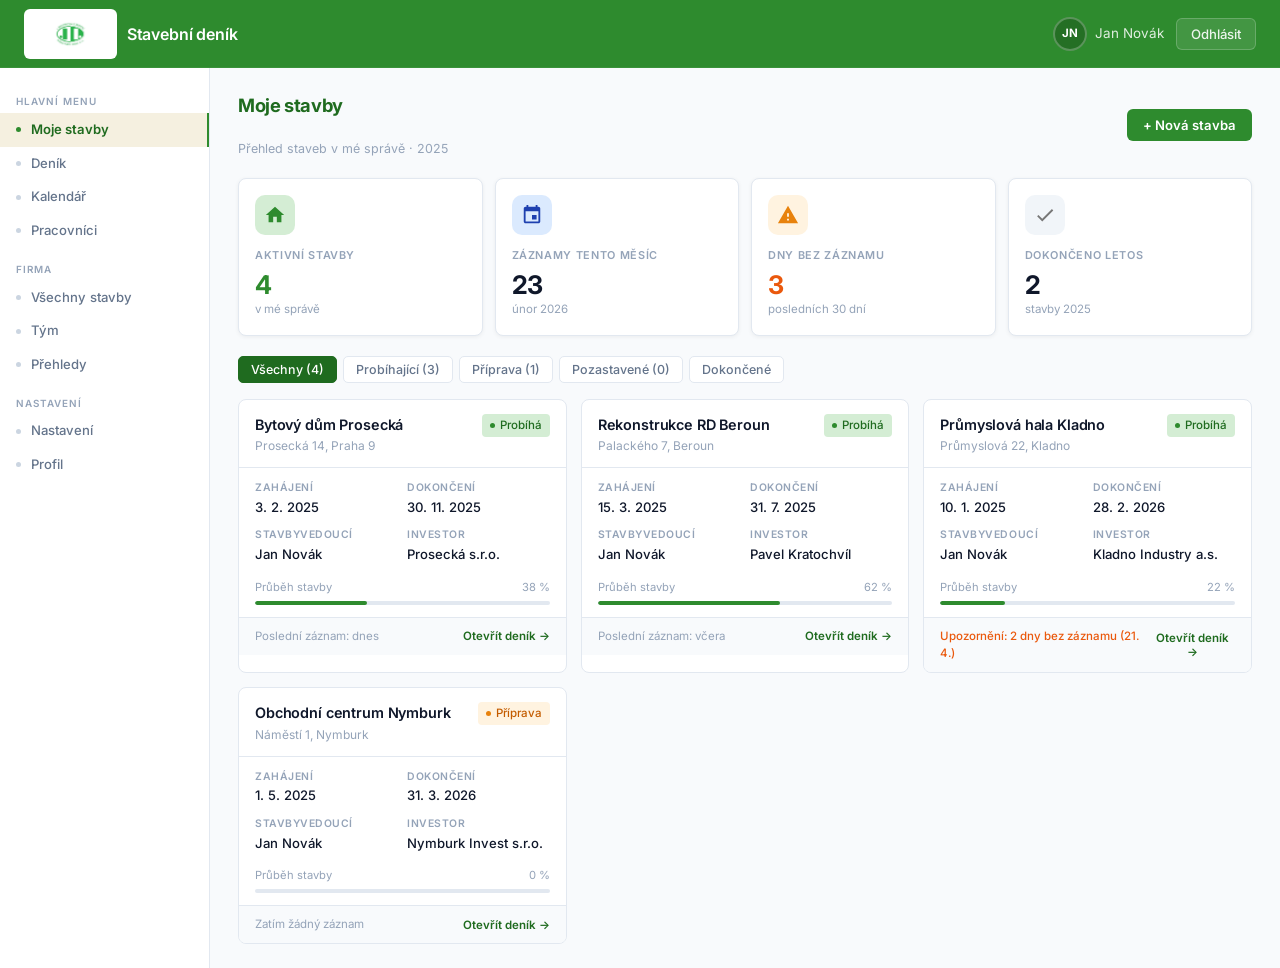
==== dashboard.html @ a3d3f3a7 "Aktualizace UI — nové stránky a styly; rozšíření README pro mobilní app - Přidány nové stránky: nast" ====
<!DOCTYPE html>
<html lang="cs">
<head>
  <meta charset="UTF-8" />
  <link rel="icon" type="image/jpeg" href="logo.jpg" />
  <meta name="viewport" content="width=device-width, initial-scale=1.0" />
  <title>Stavební deník – Moje stavby</title>
  <link rel="stylesheet" href="style.css" />
  <style>
    /* Page-specific styles */
    .page-header {
      display: flex;
      align-items: center;
      justify-content: space-between;
      margin-bottom: 20px;
    }

    .page-title-sub {
      font-size: 0.78rem;
      color: var(--subtle);
      font-weight: 400;
      margin-top: 2px;
    }

    /* Stats */
    .stats {
      display: grid;
      grid-template-columns: repeat(4, 1fr);
      gap: 12px;
      margin-bottom: 20px;
    }

    .stat-card {
      background: var(--surface);
      border: 1px solid var(--border);
      border-radius: 8px;
      padding: 16px;
    }

    .stat-label {
      font-size: 0.68rem;
      font-weight: 600;
      color: var(--subtle);
      text-transform: uppercase;
      letter-spacing: 0.06em;
      margin-bottom: 8px;
    }

    .stat-value {
      font-size: 1.6rem;
      font-weight: 700;
      color: var(--text);
      letter-spacing: -0.02em;
      line-height: 1;
    }

    .stat-value.green { color: var(--green); }
    .stat-value.orange { color: var(--orange); }

    .stat-sub {
      font-size: 0.72rem;
      color: var(--subtle);
      margin-top: 4px;
    }

    /* Filters */
    .filters {
      display: flex;
      gap: 6px;
      margin-bottom: 16px;
      flex-wrap: wrap;
    }

    .filter-btn {
      padding: 5px 12px;
      border-radius: 5px;
      border: 1px solid var(--border);
      background: var(--surface);
      font-size: 0.78rem;
      font-weight: 500;
      cursor: pointer;
      color: var(--muted);
      font-family: inherit;
      transition: all 0.1s;
    }

    .filter-btn:hover {
      border-color: var(--border-2);
      color: var(--text);
      background: var(--bg);
    }

    .filter-btn.active {
      background: var(--slate);
      color: #fff;
      border-color: var(--slate);
    }

    /* Project grid */
    .stavby-grid {
      display: grid;
      grid-template-columns: repeat(auto-fill, minmax(300px, 1fr));
      gap: 14px;
    }

    .stavba-card {
      background: var(--surface);
      border: 1px solid var(--border);
      border-radius: 8px;
      overflow: hidden;
      transition: border-color 0.15s, box-shadow 0.15s;
      cursor: pointer;
      text-decoration: none;
      color: inherit;
      display: block;
    }

    .stavba-card:hover {
      border-color: var(--border-2);
      box-shadow: 0 2px 8px rgba(0,0,0,0.06);
    }

    .stavba-header {
      padding: 14px 16px 12px;
      border-bottom: 1px solid var(--border);
      display: flex;
      justify-content: space-between;
      align-items: flex-start;
      gap: 10px;
    }

    .stavba-name {
      font-weight: 600;
      font-size: 0.9rem;
      color: var(--text);
      margin-bottom: 2px;
      letter-spacing: -0.01em;
    }

    .stavba-addr {
      font-size: 0.75rem;
      color: var(--subtle);
    }

    .stavba-body {
      padding: 12px 16px;
    }

    .stavba-meta {
      display: grid;
      grid-template-columns: 1fr 1fr;
      gap: 10px;
      margin-bottom: 14px;
    }

    .meta-label {
      font-size: 0.65rem;
      color: var(--subtle);
      font-weight: 600;
      text-transform: uppercase;
      letter-spacing: 0.05em;
    }

    .meta-value {
      font-size: 0.82rem;
      font-weight: 500;
      color: var(--text);
      margin-top: 2px;
    }

    .progress-bar-wrap {
      margin-bottom: 0;
    }

    .progress-label {
      display: flex;
      justify-content: space-between;
      font-size: 0.7rem;
      color: var(--subtle);
      margin-bottom: 5px;
    }

    .progress-bar {
      height: 4px;
      background: var(--border);
      border-radius: 100px;
      overflow: hidden;
    }

    .progress-fill {
      height: 100%;
      border-radius: 100px;
      background: var(--green);
    }

    .stavba-footer {
      padding: 10px 16px;
      border-top: 1px solid var(--border);
      display: flex;
      justify-content: space-between;
      align-items: center;
      background: var(--bg);
    }

    .last-entry {
      font-size: 0.72rem;
      color: var(--subtle);
    }

    .last-entry.warn {
      color: var(--orange);
      font-weight: 500;
    }

    .open-btn {
      font-size: 0.72rem;
      font-weight: 600;
      color: var(--green-d);
      background: transparent;
      border: none;
      padding: 0;
      cursor: pointer;
      font-family: inherit;
    }

    .open-btn:hover { color: var(--green); }
  </style>
</head>
<body>

<div class="topbar">
  <a href="dashboard.html" class="topbar-logo">
    <img src="logo.jpg" class="topbar-logo-img" alt="I. Kamenická stavební" />
    Stavební deník
  </a>
  <div class="topbar-right">
    <div class="topbar-user">
      <div class="avatar-top">JN</div>
      <span>Jan Novák</span>
    </div>
    <button class="topbar-btn" onclick="window.location='index.html'">Odhlásit</button>
  </div>
</div>

<div class="layout">
  <aside class="sidebar">
    <div class="nav-section">Hlavní menu</div>
    <a class="nav-item active" href="dashboard.html"><span class="nav-dot"></span> Moje stavby</a>
    <a class="nav-item" href="denik.html"><span class="nav-dot"></span> Deník</a>
    <a class="nav-item" href="kalendar.html"><span class="nav-dot"></span> Kalendář</a>
    <a class="nav-item" href="pracovnici.html"><span class="nav-dot"></span> Pracovníci</a>
    <div class="nav-section">Firma</div>
    <a class="nav-item" href="dashboard-nadrizeny.html"><span class="nav-dot"></span> Všechny stavby</a>
    <a class="nav-item" href="pracovnici.html"><span class="nav-dot"></span> Tým</a>
    <a class="nav-item" href="prehled.html"><span class="nav-dot"></span> Přehledy</a>
    <div class="nav-section">Nastavení</div>
    <a class="nav-item" href="nastaveni.html"><span class="nav-dot"></span> Nastavení</a>
    <a class="nav-item" href="profil.html"><span class="nav-dot"></span> Profil</a>
  </aside>

  <main class="main">
    <div class="page-header">
      <div>
        <div class="page-title">Moje stavby</div>
        <div class="page-title-sub">Přehled staveb v mé správě · 2025</div>
      </div>
      <button class="btn-primary" onclick="alert('Funkce přidání stavby bude brzy dostupná.')">+ Nová stavba</button>
    </div>

    <div class="stats">
      <div class="stat-card">
        <div class="stat-icon green"><svg viewBox="0 0 24 24" fill="currentColor"><path d="M10 20v-6h4v6h5v-8h3L12 3 2 12h3v8z"/></svg></div>
        <div class="stat-label">Aktivní stavby</div>
        <div class="stat-value green">4</div>
        <div class="stat-sub">v mé správě</div>
      </div>
      <div class="stat-card">
        <div class="stat-icon blue"><svg viewBox="0 0 24 24" fill="currentColor"><path d="M17 12h-5v5h5v-5zM16 1v2H8V1H6v2H5c-1.11 0-1.99.9-1.99 2L3 19c0 1.1.89 2 2 2h14c1.1 0 2-.9 2-2V5c0-1.1-.9-2-2-2h-1V1h-2zm3 18H5V8h14v11z"/></svg></div>
        <div class="stat-label">Záznamy tento měsíc</div>
        <div class="stat-value">23</div>
        <div class="stat-sub">únor 2026</div>
      </div>
      <div class="stat-card">
        <div class="stat-icon orange"><svg viewBox="0 0 24 24" fill="currentColor"><path d="M1 21h22L12 2 1 21zm12-3h-2v-2h2v2zm0-4h-2v-4h2v4z"/></svg></div>
        <div class="stat-label">Dny bez záznamu</div>
        <div class="stat-value orange">3</div>
        <div class="stat-sub">posledních 30 dní</div>
      </div>
      <div class="stat-card">
        <div class="stat-icon gray"><svg viewBox="0 0 24 24" fill="currentColor"><path d="M9 16.17L4.83 12l-1.42 1.41L9 19 21 7l-1.41-1.41z"/></svg></div>
        <div class="stat-label">Dokončeno letos</div>
        <div class="stat-value">2</div>
        <div class="stat-sub">stavby 2025</div>
      </div>
    </div>

    <div class="filters">
      <button class="filter-btn active">Všechny (4)</button>
      <button class="filter-btn">Probíhající (3)</button>
      <button class="filter-btn">Příprava (1)</button>
      <button class="filter-btn">Pozastavené (0)</button>
      <button class="filter-btn">Dokončené</button>
    </div>

    <div class="stavby-grid">
      <a class="stavba-card" href="denik.html">
        <div class="stavba-header">
          <div>
            <div class="stavba-name">Bytový dům Prosecká</div>
            <div class="stavba-addr">Prosecká 14, Praha 9</div>
          </div>
          <span class="status-badge green">Probíhá</span>
        </div>
        <div class="stavba-body">
          <div class="stavba-meta">
            <div class="meta-item">
              <div class="meta-label">Zahájení</div>
              <div class="meta-value">3. 2. 2025</div>
            </div>
            <div class="meta-item">
              <div class="meta-label">Dokončení</div>
              <div class="meta-value">30. 11. 2025</div>
            </div>
            <div class="meta-item">
              <div class="meta-label">Stavbyvedoucí</div>
              <div class="meta-value">Jan Novák</div>
            </div>
            <div class="meta-item">
              <div class="meta-label">Investor</div>
              <div class="meta-value">Prosecká s.r.o.</div>
            </div>
          </div>
          <div class="progress-bar-wrap">
            <div class="progress-label"><span>Průběh stavby</span><span>38 %</span></div>
            <div class="progress-bar"><div class="progress-fill" style="width:38%"></div></div>
          </div>
        </div>
        <div class="stavba-footer">
          <div class="last-entry">Poslední záznam: dnes</div>
          <button class="open-btn">Otevřít deník →</button>
        </div>
      </a>

      <a class="stavba-card" href="denik.html">
        <div class="stavba-header">
          <div>
            <div class="stavba-name">Rekonstrukce RD Beroun</div>
            <div class="stavba-addr">Palackého 7, Beroun</div>
          </div>
          <span class="status-badge green">Probíhá</span>
        </div>
        <div class="stavba-body">
          <div class="stavba-meta">
            <div class="meta-item">
              <div class="meta-label">Zahájení</div>
              <div class="meta-value">15. 3. 2025</div>
            </div>
            <div class="meta-item">
              <div class="meta-label">Dokončení</div>
              <div class="meta-value">31. 7. 2025</div>
            </div>
            <div class="meta-item">
              <div class="meta-label">Stavbyvedoucí</div>
              <div class="meta-value">Jan Novák</div>
            </div>
            <div class="meta-item">
              <div class="meta-label">Investor</div>
              <div class="meta-value">Pavel Kratochvíl</div>
            </div>
          </div>
          <div class="progress-bar-wrap">
            <div class="progress-label"><span>Průběh stavby</span><span>62 %</span></div>
            <div class="progress-bar"><div class="progress-fill" style="width:62%"></div></div>
          </div>
        </div>
        <div class="stavba-footer">
          <div class="last-entry">Poslední záznam: včera</div>
          <button class="open-btn">Otevřít deník →</button>
        </div>
      </a>

      <a class="stavba-card" href="denik.html">
        <div class="stavba-header">
          <div>
            <div class="stavba-name">Průmyslová hala Kladno</div>
            <div class="stavba-addr">Průmyslová 22, Kladno</div>
          </div>
          <span class="status-badge green">Probíhá</span>
        </div>
        <div class="stavba-body">
          <div class="stavba-meta">
            <div class="meta-item">
              <div class="meta-label">Zahájení</div>
              <div class="meta-value">10. 1. 2025</div>
            </div>
            <div class="meta-item">
              <div class="meta-label">Dokončení</div>
              <div class="meta-value">28. 2. 2026</div>
            </div>
            <div class="meta-item">
              <div class="meta-label">Stavbyvedoucí</div>
              <div class="meta-value">Jan Novák</div>
            </div>
            <div class="meta-item">
              <div class="meta-label">Investor</div>
              <div class="meta-value">Kladno Industry a.s.</div>
            </div>
          </div>
          <div class="progress-bar-wrap">
            <div class="progress-label"><span>Průběh stavby</span><span>22 %</span></div>
            <div class="progress-bar"><div class="progress-fill" style="width:22%"></div></div>
          </div>
        </div>
        <div class="stavba-footer">
          <div class="last-entry warn">Upozornění: 2 dny bez záznamu (21. 4.)</div>
          <button class="open-btn">Otevřít deník →</button>
        </div>
      </a>

      <a class="stavba-card" href="denik.html">
        <div class="stavba-header">
          <div>
            <div class="stavba-name">Obchodní centrum Nymburk</div>
            <div class="stavba-addr">Náměstí 1, Nymburk</div>
          </div>
          <span class="status-badge blue">Příprava</span>
        </div>
        <div class="stavba-body">
          <div class="stavba-meta">
            <div class="meta-item">
              <div class="meta-label">Zahájení</div>
              <div class="meta-value">1. 5. 2025</div>
            </div>
            <div class="meta-item">
              <div class="meta-label">Dokončení</div>
              <div class="meta-value">31. 3. 2026</div>
            </div>
            <div class="meta-item">
              <div class="meta-label">Stavbyvedoucí</div>
              <div class="meta-value">Jan Novák</div>
            </div>
            <div class="meta-item">
              <div class="meta-label">Investor</div>
              <div class="meta-value">Nymburk Invest s.r.o.</div>
            </div>
          </div>
          <div class="progress-bar-wrap">
            <div class="progress-label"><span>Průběh stavby</span><span>0 %</span></div>
            <div class="progress-bar"><div class="progress-fill" style="width:0%"></div></div>
          </div>
        </div>
        <div class="stavba-footer">
          <div class="last-entry">Zatím žádný záznam</div>
          <button class="open-btn">Otevřít deník →</button>
        </div>
      </a>
    </div>
  </main>
</div>

<script>
  document.querySelectorAll('.filter-btn').forEach(btn => {
    btn.addEventListener('click', () => {
      document.querySelectorAll('.filter-btn').forEach(b => b.classList.remove('active'));
      btn.classList.add('active');
    });
  });
</script>
</body>
</html>
---- style.css ----
/* ===== Stavební deník – Shared Design System ===== */
@import url('https://fonts.googleapis.com/css2?family=Inter:wght@400;500;600;700;800&display=swap');

*, *::before, *::after { box-sizing: border-box; margin: 0; padding: 0; }

:root {
  --bg:       #f8fafc;
  --surface:  #ffffff;
  --border:   #e2e8f0;
  --border-2: #cbd5e1;
  --text:     #0f172a;
  --muted:    #64748b;
  --subtle:   #94a3b8;
  --green:    #2E8B2E;
  --green-d:  #1F6B1F;
  --green-bg: #F5F0E0;
  --green-b:  #c8dab8;
  --slate:    #1F6B1F;
  --red:      #dc2626;
  --red-bg:   #fef2f2;
  --orange:   #ea580c;
  --orange-bg:#fff7ed;
  --yellow:   #d97706;
  --yellow-bg:#fefce8;
  --blue:     #2563eb;
  --blue-bg:  #eff6ff;
}

body {
  font-family: 'Inter', -apple-system, BlinkMacSystemFont, "Segoe UI", system-ui, sans-serif;
  background: var(--bg);
  color: var(--text);
  font-size: 0.875rem;
  line-height: 1.5;
  -webkit-font-smoothing: antialiased;
}

/* ===== TOPBAR ===== */
.topbar {
  background: var(--green);
  color: #fff;
  padding: 0 24px;
  height: 68px;
  display: flex;
  align-items: center;
  justify-content: space-between;
  position: sticky;
  top: 0;
  z-index: 100;
  border-bottom: 1px solid rgba(255,255,255,0.06);
}

.topbar-logo {
  display: flex;
  align-items: center;
  gap: 10px;
  font-weight: 600;
  font-size: 1rem;
  text-decoration: none;
  color: #fff !important;
  letter-spacing: -0.01em;
}

.topbar-logo:hover { color: #fff !important; }

.topbar-logo-mark {
  width: 26px;
  height: 26px;
  background: var(--green);
  border-radius: 6px;
  display: flex;
  align-items: center;
  justify-content: center;
  font-size: 0.7rem;
  font-weight: 800;
  color: #fff;
  letter-spacing: 0;
  flex-shrink: 0;
}

.topbar-logo-img {
  height: 50px;
  border-radius: 6px;
  background: #fff;
  padding: 3px 8px;
  flex-shrink: 0;
  display: block;
}

.topbar-right {
  display: flex;
  align-items: center;
  gap: 12px;
}

.topbar-user {
  display: flex;
  align-items: center;
  gap: 8px;
  font-size: 0.84rem;
  color: rgba(255,255,255,0.85);
}

.avatar-top {
  width: 34px;
  height: 34px;
  border-radius: 50%;
  background: rgba(0,0,0,0.2);
  border: 2px solid rgba(255,255,255,0.25);
  display: flex;
  align-items: center;
  justify-content: center;
  font-weight: 700;
  font-size: 0.72rem;
  color: #fff;
  flex-shrink: 0;
}

.topbar-btn {
  background: rgba(255,255,255,0.1);
  border: 1px solid rgba(255,255,255,0.2);
  color: rgba(255,255,255,0.9);
  padding: 7px 14px;
  border-radius: 6px;
  font-size: 0.82rem;
  cursor: pointer;
  font-family: inherit;
  font-weight: 500;
  transition: background 0.15s;
}

.topbar-btn:hover {
  background: rgba(255,255,255,0.14);
  color: #fff;
}

/* ===== LAYOUT ===== */
.layout {
  display: flex;
  min-height: calc(100vh - 68px);
}

/* ===== SIDEBAR ===== */
.sidebar {
  width: 210px;
  background: var(--surface);
  border-right: 1px solid var(--border);
  padding: 12px 0;
  flex-shrink: 0;
  overflow-y: auto;
}

.nav-section {
  font-size: 0.62rem;
  font-weight: 600;
  color: var(--subtle);
  text-transform: uppercase;
  letter-spacing: 0.1em;
  padding: 14px 16px 4px;
}

.nav-item {
  display: flex;
  align-items: center;
  gap: 8px;
  padding: 7px 16px;
  font-size: 0.82rem;
  font-weight: 500;
  color: var(--muted);
  cursor: pointer;
  transition: background 0.1s, color 0.1s;
  text-decoration: none;
  border-right: 2px solid transparent;
}

.nav-item:hover {
  background: var(--bg);
  color: var(--text);
}

.nav-item.active {
  background: var(--green-bg);
  color: var(--green-d);
  font-weight: 600;
  border-right: 2px solid var(--green);
}

.nav-dot {
  width: 5px;
  height: 5px;
  border-radius: 50%;
  background: var(--border-2);
  flex-shrink: 0;
  margin-right: 2px;
}

.nav-item.active .nav-dot {
  background: var(--green);
}

.nav-divider {
  border: none;
  border-top: 1px solid var(--border);
  margin: 6px 0;
}

/* ===== MAIN CONTENT ===== */
.main {
  flex: 1;
  padding: 24px 28px;
  min-width: 0;
}

/* ===== PAGE TITLE ===== */
.page-title {
  font-size: 1.15rem;
  font-weight: 700;
  color: var(--green-d);
  margin-bottom: 20px;
  letter-spacing: -0.02em;
}

a { color: var(--green); }
a:hover { color: var(--green-d); }

/* ===== CARD / SURFACE ===== */
.card {
  background: var(--surface);
  border: 1px solid var(--border);
  border-radius: 10px;
  overflow: hidden;
  box-shadow: 0 1px 4px rgba(0,0,0,0.06);
  transition: box-shadow 0.2s, transform 0.2s;
}

.card:hover {
  box-shadow: 0 6px 20px rgba(0,0,0,0.10);
  transform: translateY(-2px);
}

.card-header {
  padding: 14px 18px;
  border-bottom: 1px solid var(--border);
  display: flex;
  align-items: center;
  justify-content: space-between;
}

.card-title {
  font-size: 0.82rem;
  font-weight: 600;
  color: var(--muted);
  text-transform: uppercase;
  letter-spacing: 0.06em;
}

.card-body {
  padding: 16px 18px;
}

/* ===== SETTINGS SECTION ===== */
.settings-section {
  background: var(--surface);
  border: 1px solid var(--border);
  border-radius: 8px;
  padding: 20px;
  margin-bottom: 14px;
}

.settings-title {
  font-size: 0.75rem;
  font-weight: 600;
  color: var(--muted);
  text-transform: uppercase;
  letter-spacing: 0.08em;
  margin-bottom: 16px;
  padding-bottom: 10px;
  border-bottom: 1px solid var(--border);
  display: flex;
  align-items: center;
  gap: 6px;
}

/* ===== BADGES ===== */
.badge {
  display: inline-flex;
  align-items: center;
  font-size: 0.68rem;
  font-weight: 500;
  padding: 2px 7px;
  border-radius: 4px;
  line-height: 1.5;
}

.badge.green  { background: #d4edd4; color: #1F6B1F; }
.badge.blue   { background: var(--blue-bg); color: #1e40af; }
.badge.orange { background: #ffedd5; color: #9a3412; }
.badge.red    { background: var(--red-bg); color: #991b1b; }
.badge.gray   { background: var(--bg); color: var(--muted); border: 1px solid var(--border); }
.badge.yellow { background: var(--yellow-bg); color: #92400e; }

/* Status badges with dot */
.status-badge {
  display: inline-flex;
  align-items: center;
  gap: 5px;
  font-size: 0.72rem;
  font-weight: 500;
  padding: 3px 8px;
  border-radius: 4px;
}

.status-badge::before {
  content: '';
  width: 5px;
  height: 5px;
  border-radius: 50%;
  flex-shrink: 0;
}

/* Probíhá – green */
.status-badge.green  { background: #d4edd4; color: #1F6B1F; }
.status-badge.green::before  { background: #2E8B2E; }
/* Příprava – orange */
.status-badge.blue   { background: #fff3e0; color: #c45c00; }
.status-badge.blue::before   { background: #E8820C; }
/* Pozastavené – red */
.status-badge.orange { background: #fde8e8; color: #991b1b; }
.status-badge.orange::before { background: #CC2222; }
.status-badge.red    { background: #fde8e8; color: #991b1b; }
.status-badge.red::before    { background: #CC2222; }
/* Dokončeno – gray */
.status-badge.gray   { background: #f1f5f9; color: #777777; border: 1px solid var(--border); }
.status-badge.gray::before   { background: #777777; }

/* ===== BUTTONS ===== */
.btn-primary {
  background: var(--green);
  color: #fff;
  border: none;
  padding: 8px 16px;
  border-radius: 6px;
  font-weight: 600;
  font-size: 0.82rem;
  cursor: pointer;
  font-family: inherit;
  transition: background 0.15s;
  display: inline-flex;
  align-items: center;
  gap: 6px;
}

.btn-primary:hover { background: var(--green-d); }

.btn-secondary {
  background: var(--surface);
  color: var(--text);
  border: 1px solid var(--border);
  padding: 8px 16px;
  border-radius: 6px;
  font-weight: 500;
  font-size: 0.82rem;
  cursor: pointer;
  font-family: inherit;
  transition: background 0.15s, border-color 0.15s;
  display: inline-flex;
  align-items: center;
  gap: 6px;
}

.btn-secondary:hover {
  background: var(--bg);
  border-color: var(--border-2);
}

.btn-danger {
  background: var(--surface);
  color: var(--red);
  border: 1px solid #fecaca;
  padding: 8px 16px;
  border-radius: 6px;
  font-weight: 500;
  font-size: 0.82rem;
  cursor: pointer;
  font-family: inherit;
  transition: background 0.15s;
}

.btn-danger:hover { background: var(--red-bg); }

.btn-ghost {
  background: transparent;
  color: var(--muted);
  border: none;
  padding: 5px 10px;
  border-radius: 5px;
  font-size: 0.78rem;
  cursor: pointer;
  font-family: inherit;
  transition: background 0.1s, color 0.1s;
}

.btn-ghost:hover {
  background: var(--bg);
  color: var(--text);
}

/* ===== FORM FIELDS ===== */
.form-grid {
  display: grid;
  grid-template-columns: 1fr 1fr;
  gap: 12px;
}

.form-field {}
.form-field.full { grid-column: 1 / -1; }

.form-field label {
  font-size: 0.72rem;
  font-weight: 600;
  color: var(--muted);
  display: block;
  margin-bottom: 4px;
  text-transform: uppercase;
  letter-spacing: 0.04em;
}

.form-field input,
.form-field select,
.form-field textarea {
  width: 100%;
  border: 1px solid var(--border);
  border-radius: 6px;
  padding: 8px 10px;
  font-size: 0.84rem;
  font-family: inherit;
  outline: none;
  background: var(--surface);
  color: var(--text);
  transition: border-color 0.15s, box-shadow 0.15s;
}

.form-field input:focus,
.form-field select:focus,
.form-field textarea:focus {
  border-color: var(--green);
  box-shadow: 0 0 0 3px rgba(46,139,46,0.14);
}

/* ===== TOGGLE ===== */
.toggle-row {
  display: flex;
  justify-content: space-between;
  align-items: center;
  padding: 11px 0;
  border-bottom: 1px solid var(--border);
}

.toggle-row:last-child { border-bottom: none; }

.toggle-label {
  font-size: 0.84rem;
  font-weight: 500;
  color: var(--text);
}

.toggle-sub {
  font-size: 0.74rem;
  color: var(--subtle);
  margin-top: 1px;
}

.toggle {
  position: relative;
  width: 38px;
  height: 20px;
  flex-shrink: 0;
}

.toggle input { opacity: 0; width: 0; height: 0; }

.toggle-slider {
  position: absolute;
  inset: 0;
  background: var(--border-2);
  border-radius: 100px;
  cursor: pointer;
  transition: background 0.2s;
}

.toggle-slider::after {
  content: '';
  position: absolute;
  left: 2px;
  top: 2px;
  width: 16px;
  height: 16px;
  background: #fff;
  border-radius: 50%;
  transition: transform 0.2s;
  box-shadow: 0 1px 2px rgba(0,0,0,0.15);
}

.toggle input:checked + .toggle-slider { background: var(--green); }
.toggle input:checked + .toggle-slider::after { transform: translateX(18px); }

/* ===== TOAST ===== */
.toast {
  position: fixed;
  bottom: 20px;
  right: 20px;
  background: var(--slate);
  color: #fff;
  padding: 10px 18px;
  border-radius: 7px;
  font-weight: 500;
  font-size: 0.84rem;
  box-shadow: 0 4px 12px rgba(0,0,0,0.15);
  transform: translateY(70px);
  transition: transform 0.25s cubic-bezier(0.34, 1.56, 0.64, 1);
  z-index: 999;
  border: 1px solid rgba(255,255,255,0.08);
}

.toast.show { transform: translateY(0); }

/* ===== TABLE ===== */
.data-table {
  width: 100%;
  border-collapse: collapse;
  font-size: 0.82rem;
}

.data-table th {
  text-align: left;
  padding: 8px 12px;
  font-size: 0.68rem;
  font-weight: 600;
  color: var(--subtle);
  text-transform: uppercase;
  letter-spacing: 0.06em;
  border-bottom: 1px solid var(--border);
  background: var(--bg);
}

.data-table td {
  padding: 10px 12px;
  border-bottom: 1px solid var(--border);
  color: var(--text);
  vertical-align: middle;
}

.data-table tr:last-child td { border-bottom: none; }

.data-table tr:hover td { background: var(--bg); }

/* ===== STAT ICON ===== */
.stat-icon {
  width: 40px;
  height: 40px;
  border-radius: 10px;
  display: flex;
  align-items: center;
  justify-content: center;
  margin-bottom: 12px;
  flex-shrink: 0;
}

.stat-icon svg { width: 22px; height: 22px; }
.stat-icon.green  { background: #d4edd4; color: #2E8B2E; }
.stat-icon.blue   { background: #dbeafe; color: #1e40af; }
.stat-icon.orange { background: #fff3e0; color: #E8820C; }
.stat-icon.red    { background: #fde8e8; color: #CC2222; }
.stat-icon.gray   { background: #f1f5f9; color: #777777; }

/* ===== PROGRESS BAR (global) ===== */
.progress-bar {
  height: 6px;
  background: var(--border);
  border-radius: 100px;
  overflow: hidden;
}

.progress-fill {
  height: 100%;
  border-radius: 100px;
  background: linear-gradient(90deg, #2E8B2E, #4db84d);
  transition: width 0.4s ease;
}

.progress-fill.done {
  background: #adb5bd;
}

/* ===== GLOBAL STAT CARD ===== */
.stat-card {
  box-shadow: 0 1px 4px rgba(0,0,0,0.06);
  transition: box-shadow 0.2s, transform 0.2s;
}

.stat-card:hover {
  box-shadow: 0 6px 18px rgba(0,0,0,0.10);
  transform: translateY(-2px);
}

/* ===== GLOBAL PROJECT CARD HOVER ===== */
.stavba-card {
  transition: box-shadow 0.2s ease, transform 0.2s ease, border-color 0.2s ease;
}

.stavba-card:hover {
  box-shadow: 0 8px 28px rgba(0,0,0,0.13) !important;
  transform: translateY(-3px) !important;
  border-color: var(--green) !important;
}

/* ===== UTILITY ===== */
.btn-row { display: flex; gap: 8px; margin-top: 16px; flex-wrap: wrap; }
.text-muted { color: var(--muted); }
.text-subtle { color: var(--subtle); }
.text-sm { font-size: 0.78rem; }
.text-xs { font-size: 0.7rem; }
.fw-600 { font-weight: 600; }
.mt-4 { margin-top: 4px; }
.mt-8 { margin-top: 8px; }
.mt-16 { margin-top: 16px; }
.mb-16 { margin-bottom: 16px; }
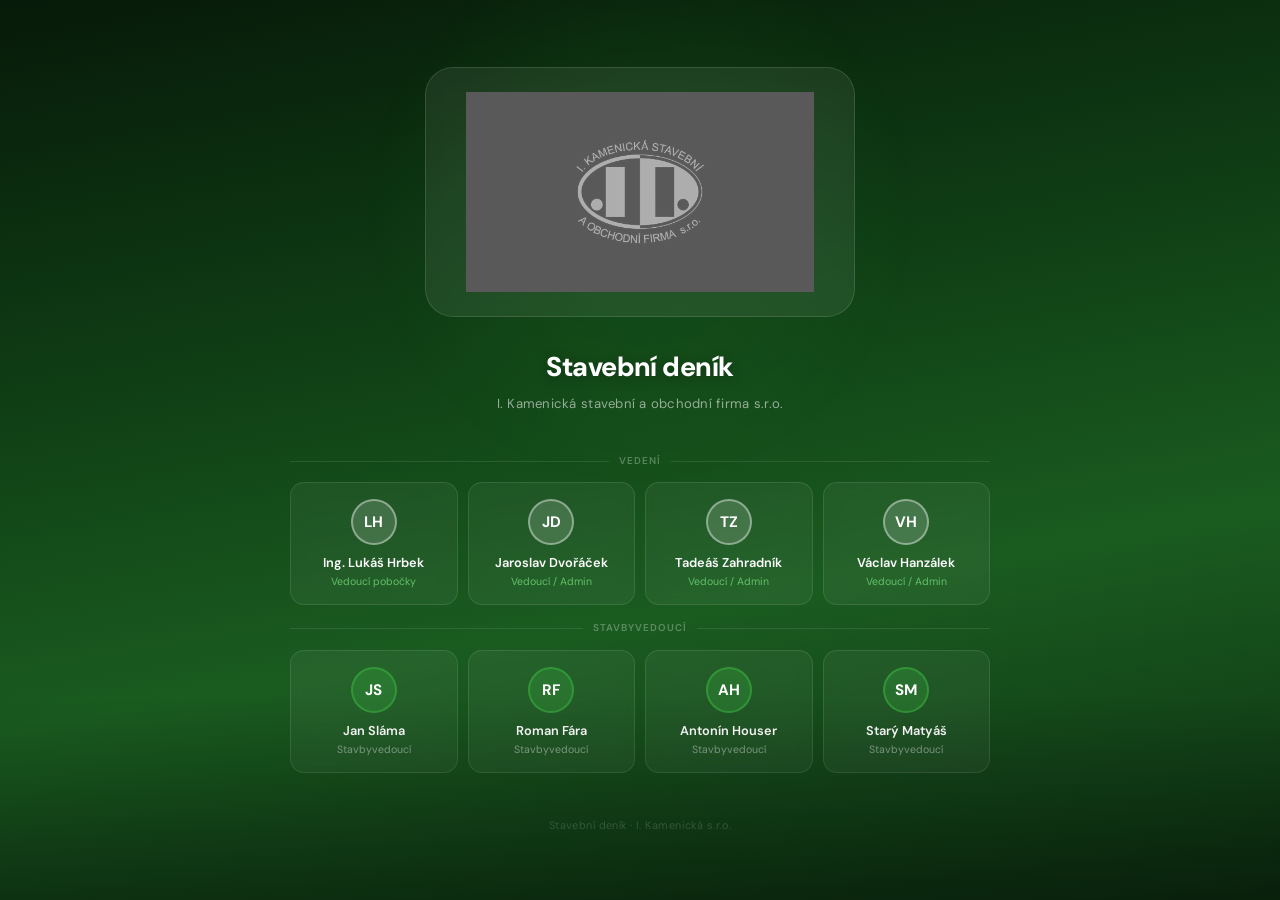
==== commit 42e0d5d2: "Implement full localStorage functionality for stavební deník - denik.html: complete rewrite of scrip" ====
--- a/dashboard.html
+++ b/dashboard.html
@@ -7,121 +7,124 @@
   <title>Stavební deník – Moje stavby</title>
   <link rel="stylesheet" href="style.css" />
   <style>
-    /* Page-specific styles */
+    .main {
+      background: radial-gradient(ellipse at top, #dcfce7 0%, #f5fdf5 60%);
+      min-height: calc(100vh - 84px);
+    }
+
+    /* Page header */
     .page-header {
       display: flex;
       align-items: center;
       justify-content: space-between;
-      margin-bottom: 20px;
+      margin-bottom: 24px;
     }
 
     .page-title-sub {
       font-size: 0.78rem;
-      color: var(--subtle);
+      color: var(--muted);
       font-weight: 400;
-      margin-top: 2px;
+      margin-top: 3px;
     }
 
     /* Stats */
     .stats {
       display: grid;
       grid-template-columns: repeat(4, 1fr);
-      gap: 12px;
-      margin-bottom: 20px;
+      gap: 24px;
+      margin-bottom: 28px;
     }
 
     .stat-card {
-      background: var(--surface);
-      border: 1px solid var(--border);
-      border-radius: 8px;
-      padding: 16px;
+      background: var(--card);
+      border-radius: 16px;
+      padding: 20px;
+      border: none;
     }
 
     .stat-label {
-      font-size: 0.68rem;
-      font-weight: 600;
-      color: var(--subtle);
-      text-transform: uppercase;
-      letter-spacing: 0.06em;
-      margin-bottom: 8px;
+      font-size: 0.75rem;
+      font-weight: 500;
+      color: var(--muted);
+      margin-bottom: 6px;
     }
 
     .stat-value {
-      font-size: 1.6rem;
-      font-weight: 700;
+      font-size: 2.8rem;
+      font-weight: 800;
       color: var(--text);
-      letter-spacing: -0.02em;
+      letter-spacing: -0.03em;
       line-height: 1;
     }
 
-    .stat-value.green { color: var(--green); }
-    .stat-value.orange { color: var(--orange); }
+    .stat-value.green { color: var(--primary); }
+    .stat-value.orange { color: var(--warning); }
 
     .stat-sub {
       font-size: 0.72rem;
-      color: var(--subtle);
-      margin-top: 4px;
+      color: var(--muted);
+      margin-top: 6px;
     }
 
     /* Filters */
     .filters {
       display: flex;
-      gap: 6px;
-      margin-bottom: 16px;
+      gap: 8px;
+      margin-bottom: 24px;
       flex-wrap: wrap;
     }
 
     .filter-btn {
-      padding: 5px 12px;
-      border-radius: 5px;
+      padding: 7px 16px;
+      border-radius: 99px;
       border: 1px solid var(--border);
-      background: var(--surface);
-      font-size: 0.78rem;
+      background: var(--card);
+      font-size: 0.8rem;
       font-weight: 500;
       cursor: pointer;
       color: var(--muted);
       font-family: inherit;
-      transition: all 0.1s;
+      transition: all 0.2s ease;
     }
 
     .filter-btn:hover {
-      border-color: var(--border-2);
-      color: var(--text);
-      background: var(--bg);
+      border-color: var(--primary);
+      color: var(--primary-dark);
+      background: var(--primary-pale);
     }
 
     .filter-btn.active {
-      background: var(--slate);
+      background: var(--primary);
       color: #fff;
-      border-color: var(--slate);
+      border-color: var(--primary);
+      box-shadow: 0 2px 8px rgba(60,184,67,0.3);
     }
 
     /* Project grid */
     .stavby-grid {
       display: grid;
       grid-template-columns: repeat(auto-fill, minmax(300px, 1fr));
-      gap: 14px;
+      gap: 24px;
     }
 
     .stavba-card {
-      background: var(--surface);
+      background: var(--card);
       border: 1px solid var(--border);
-      border-radius: 8px;
+      border-radius: 20px;
       overflow: hidden;
-      transition: border-color 0.15s, box-shadow 0.15s;
+      box-shadow: 0 4px 24px rgba(0,0,0,0.07);
       cursor: pointer;
       text-decoration: none;
       color: inherit;
       display: block;
     }
 
-    .stavba-card:hover {
-      border-color: var(--border-2);
-      box-shadow: 0 2px 8px rgba(0,0,0,0.06);
+    .stavba-card.warn {
+      border-left: 4px solid var(--danger);
     }
 
     .stavba-header {
-      padding: 14px 16px 12px;
+      padding: 18px 20px 14px;
       border-bottom: 1px solid var(--border);
       display: flex;
       justify-content: space-between;
@@ -130,32 +133,32 @@
     }
 
     .stavba-name {
-      font-weight: 600;
-      font-size: 0.9rem;
+      font-weight: 700;
+      font-size: 0.95rem;
       color: var(--text);
-      margin-bottom: 2px;
+      margin-bottom: 3px;
       letter-spacing: -0.01em;
     }
 
     .stavba-addr {
       font-size: 0.75rem;
-      color: var(--subtle);
+      color: var(--muted);
     }
 
     .stavba-body {
-      padding: 12px 16px;
+      padding: 16px 20px;
     }
 
     .stavba-meta {
       display: grid;
       grid-template-columns: 1fr 1fr;
-      gap: 10px;
-      margin-bottom: 14px;
+      gap: 12px;
+      margin-bottom: 16px;
     }
 
     .meta-label {
       font-size: 0.65rem;
-      color: var(--subtle);
+      color: var(--muted);
       font-weight: 600;
       text-transform: uppercase;
       letter-spacing: 0.05em;
@@ -175,55 +178,64 @@
     .progress-label {
       display: flex;
       justify-content: space-between;
-      font-size: 0.7rem;
-      color: var(--subtle);
-      margin-bottom: 5px;
+      font-size: 0.72rem;
+      color: var(--muted);
+      margin-bottom: 6px;
+      font-weight: 500;
     }
 
     .progress-bar {
-      height: 4px;
+      height: 6px;
       background: var(--border);
-      border-radius: 100px;
+      border-radius: 99px;
       overflow: hidden;
     }
 
     .progress-fill {
       height: 100%;
-      border-radius: 100px;
-      background: var(--green);
+      border-radius: 99px;
+      background: linear-gradient(90deg, #2a8a30, #6dd174);
     }
 
     .stavba-footer {
-      padding: 10px 16px;
+      padding: 12px 20px;
       border-top: 1px solid var(--border);
       display: flex;
       justify-content: space-between;
       align-items: center;
-      background: var(--bg);
+      background: var(--primary-pale);
     }
 
     .last-entry {
       font-size: 0.72rem;
-      color: var(--subtle);
+      color: var(--muted);
     }
 
     .last-entry.warn {
-      color: var(--orange);
-      font-weight: 500;
+      color: var(--danger);
+      font-weight: 600;
     }
 
     .open-btn {
-      font-size: 0.72rem;
-      font-weight: 600;
-      color: var(--green-d);
+      font-size: 0.75rem;
+      font-weight: 700;
+      color: var(--primary-dark);
       background: transparent;
       border: none;
       padding: 0;
       cursor: pointer;
       font-family: inherit;
-    }
-
-    .open-btn:hover { color: var(--green); }
+      transition: color 0.15s;
+    }
+
+    .open-btn:hover { color: var(--primary); }
+
+    @keyframes grow {
+      from { width: 0% }
+      to   { width: var(--w) }
+    }
+
+    .anim { animation: grow 0.9s cubic-bezier(0.4,0,0.2,1) forwards; }
   </style>
 </head>
 <body>
@@ -235,27 +247,77 @@
   </a>
   <div class="topbar-right">
     <div class="topbar-user">
-      <div class="avatar-top">JN</div>
-      <span>Jan Novák</span>
-    </div>
-    <button class="topbar-btn" onclick="window.location='index.html'">Odhlásit</button>
+      <div class="avatar-top" id="top-initials">?</div>
+      <span id="top-name">—</span>
+    </div>
+    <button class="topbar-btn" onclick="logout()">Odhlásit</button>
   </div>
 </div>
 
 <div class="layout">
   <aside class="sidebar">
+    <div class="sidebar-brand">
+      <div class="sidebar-brand-mark">IK</div>
+      <div class="sidebar-brand-text">
+        <div class="sidebar-brand-name">Stavební deník</div>
+        <div class="sidebar-brand-sub">I. Kamenická s.r.o.</div>
+      </div>
+    </div>
+
     <div class="nav-section">Hlavní menu</div>
-    <a class="nav-item active" href="dashboard.html"><span class="nav-dot"></span> Moje stavby</a>
-    <a class="nav-item" href="denik.html"><span class="nav-dot"></span> Deník</a>
-    <a class="nav-item" href="kalendar.html"><span class="nav-dot"></span> Kalendář</a>
-    <a class="nav-item" href="pracovnici.html"><span class="nav-dot"></span> Pracovníci</a>
+    <a class="nav-item active" href="dashboard.html">
+      <span class="nav-icon"><svg viewBox="0 0 24 24" fill="currentColor"><path d="M10 20v-6h4v6h5v-8h3L12 3 2 12h3v8z"/></svg></span>
+      Moje stavby
+    </a>
+    <a class="nav-item" href="denik.html">
+      <span class="nav-icon"><svg viewBox="0 0 24 24" fill="currentColor"><path d="M14 2H6c-1.1 0-2 .9-2 2v16c0 1.1.9 2 2 2h12c1.1 0 2-.9 2-2V8l-6-6zm2 16H8v-2h8v2zm0-4H8v-2h8v2zm-3-5V3.5L18.5 9H13z"/></svg></span>
+      Deník
+    </a>
+    <a class="nav-item" href="kalendar.html">
+      <span class="nav-icon"><svg viewBox="0 0 24 24" fill="currentColor"><path d="M17 12h-5v5h5v-5zM16 1v2H8V1H6v2H5c-1.11 0-1.99.9-1.99 2L3 19c0 1.1.89 2 2 2h14c1.1 0 2-.9 2-2V5c0-1.1-.9-2-2-2h-1V1h-2zm3 18H5V8h14v11z"/></svg></span>
+      Kalendář
+    </a>
+    <a class="nav-item" href="pracovnici.html">
+      <span class="nav-icon"><svg viewBox="0 0 24 24" fill="currentColor"><path d="M16 11c1.66 0 2.99-1.34 2.99-3S17.66 5 16 5c-1.66 0-3 1.34-3 3s1.34 3 3 3zm-8 0c1.66 0 2.99-1.34 2.99-3S9.66 5 8 5C6.34 5 5 6.34 5 8s1.34 3 3 3zm0 2c-2.33 0-7 1.17-7 3.5V19h14v-2.5c0-2.33-4.67-3.5-7-3.5zm8 0c-.29 0-.62.02-.97.05 1.16.84 1.97 1.97 1.97 3.45V19h6v-2.5c0-2.33-4.67-3.5-7-3.5z"/></svg></span>
+      Pracovníci
+    </a>
+
     <div class="nav-section">Firma</div>
-    <a class="nav-item" href="dashboard-nadrizeny.html"><span class="nav-dot"></span> Všechny stavby</a>
-    <a class="nav-item" href="pracovnici.html"><span class="nav-dot"></span> Tým</a>
-    <a class="nav-item" href="prehled.html"><span class="nav-dot"></span> Přehledy</a>
+    <a class="nav-item" href="dashboard-nadrizeny.html">
+      <span class="nav-icon"><svg viewBox="0 0 24 24" fill="currentColor"><path d="M12 7V3H2v18h20V7H12zM6 19H4v-2h2v2zm0-4H4v-2h2v2zm0-4H4V9h2v2zm0-4H4V5h2v2zm4 12H8v-2h2v2zm0-4H8v-2h2v2zm0-4H8V9h2v2zm0-4H8V5h2v2zm10 12h-8v-2h2v-2h-2v-2h2v-2h-2V9h8v10zm-2-8h-2v2h2v-2zm0 4h-2v2h2v-2z"/></svg></span>
+      Všechny stavby
+    </a>
+    <a class="nav-item" href="pracovnici.html">
+      <span class="nav-icon"><svg viewBox="0 0 24 24" fill="currentColor"><path d="M16 11c1.66 0 2.99-1.34 2.99-3S17.66 5 16 5c-1.66 0-3 1.34-3 3s1.34 3 3 3zm-8 0c1.66 0 2.99-1.34 2.99-3S9.66 5 8 5C6.34 5 5 6.34 5 8s1.34 3 3 3zm0 2c-2.33 0-7 1.17-7 3.5V19h14v-2.5c0-2.33-4.67-3.5-7-3.5zm8 0c-.29 0-.62.02-.97.05 1.16.84 1.97 1.97 1.97 3.45V19h6v-2.5c0-2.33-4.67-3.5-7-3.5z"/></svg></span>
+      Tým
+    </a>
+    <a class="nav-item" href="prehled.html">
+      <span class="nav-icon"><svg viewBox="0 0 24 24" fill="currentColor"><path d="M19 3H5c-1.1 0-2 .9-2 2v14c0 1.1.9 2 2 2h14c1.1 0 2-.9 2-2V5c0-1.1-.9-2-2-2zM9 17H7v-7h2v7zm4 0h-2V7h2v10zm4 0h-2v-4h2v4z"/></svg></span>
+      Přehledy
+    </a>
+
     <div class="nav-section">Nastavení</div>
-    <a class="nav-item" href="nastaveni.html"><span class="nav-dot"></span> Nastavení</a>
-    <a class="nav-item" href="profil.html"><span class="nav-dot"></span> Profil</a>
+    <a class="nav-item" href="nastaveni.html">
+      <span class="nav-icon"><svg viewBox="0 0 24 24" fill="currentColor"><path d="M19.14 12.94c.04-.3.06-.61.06-.94 0-.32-.02-.64-.07-.94l2.03-1.58c.18-.14.23-.41.12-.61l-1.92-3.32c-.12-.22-.37-.29-.59-.22l-2.39.96c-.5-.38-1.03-.7-1.62-.94l-.36-2.54c-.04-.24-.24-.41-.48-.41h-3.84c-.24 0-.43.17-.47.41l-.36 2.54c-.59.24-1.13.56-1.62.94l-2.39-.96c-.22-.08-.47 0-.59.22L2.74 8.87c-.12.21-.08.47.12.61l2.03 1.58c-.05.3-.07.62-.07.94s.02.64.07.94l-2.03 1.58c-.18.14-.23.41-.12.61l1.92 3.32c.12.22.37.29.59.22l2.39-.96c.5.38 1.03.7 1.62.94l.36 2.54c.05.24.24.41.48.41h3.84c.24 0 .44-.17.47-.41l.36-2.54c.59-.24 1.13-.56 1.62-.94l2.39.96c.22.08.47 0 .59-.22l1.92-3.32c.12-.22.07-.47-.12-.61l-2.01-1.58zM12 15.6c-1.98 0-3.6-1.62-3.6-3.6s1.62-3.6 3.6-3.6 3.6 1.62 3.6 3.6-1.62 3.6-3.6 3.6z"/></svg></span>
+      Nastavení
+    </a>
+    <a class="nav-item" href="profil.html">
+      <span class="nav-icon"><svg viewBox="0 0 24 24" fill="currentColor"><path d="M12 12c2.21 0 4-1.79 4-4s-1.79-4-4-4-4 1.79-4 4 1.79 4 4 4zm0 2c-2.67 0-8 1.34-8 4v2h16v-2c0-2.66-5.33-4-8-4z"/></svg></span>
+      Profil
+    </a>
+
+    <div class="sidebar-footer">
+      <div class="sidebar-user-card">
+        <div class="sidebar-avatar" id="sidebar-initials">?</div>
+        <div class="sidebar-user-info">
+          <div class="sidebar-user-name" id="sidebar-name">—</div>
+          <div class="sidebar-user-role" id="sidebar-role">—</div>
+        </div>
+        <button class="sidebar-logout-btn" onclick="logout()" title="Odhlásit se">
+          <svg viewBox="0 0 24 24" fill="currentColor"><path d="M17 7l-1.41 1.41L18.17 11H8v2h10.17l-2.58 2.58L17 17l5-5zM4 5h8V3H4c-1.1 0-2 .9-2 2v14c0 1.1.9 2 2 2h8v-2H4V5z"/></svg>
+        </button>
+      </div>
+    </div>
   </aside>
 
   <main class="main">
@@ -264,207 +326,276 @@
         <div class="page-title">Moje stavby</div>
         <div class="page-title-sub">Přehled staveb v mé správě · 2025</div>
       </div>
-      <button class="btn-primary" onclick="alert('Funkce přidání stavby bude brzy dostupná.')">+ Nová stavba</button>
+      <button class="btn-primary" onclick="openNewStavba()">+ Nová stavba</button>
     </div>
 
     <div class="stats">
       <div class="stat-card">
         <div class="stat-icon green"><svg viewBox="0 0 24 24" fill="currentColor"><path d="M10 20v-6h4v6h5v-8h3L12 3 2 12h3v8z"/></svg></div>
         <div class="stat-label">Aktivní stavby</div>
-        <div class="stat-value green">4</div>
+        <div class="stat-value green" id="stat-active">—</div>
         <div class="stat-sub">v mé správě</div>
       </div>
       <div class="stat-card">
         <div class="stat-icon blue"><svg viewBox="0 0 24 24" fill="currentColor"><path d="M17 12h-5v5h5v-5zM16 1v2H8V1H6v2H5c-1.11 0-1.99.9-1.99 2L3 19c0 1.1.89 2 2 2h14c1.1 0 2-.9 2-2V5c0-1.1-.9-2-2-2h-1V1h-2zm3 18H5V8h14v11z"/></svg></div>
         <div class="stat-label">Záznamy tento měsíc</div>
-        <div class="stat-value">23</div>
-        <div class="stat-sub">únor 2026</div>
+        <div class="stat-value" id="stat-entries">—</div>
+        <div class="stat-sub" id="stat-month">tento měsíc</div>
       </div>
       <div class="stat-card">
         <div class="stat-icon orange"><svg viewBox="0 0 24 24" fill="currentColor"><path d="M1 21h22L12 2 1 21zm12-3h-2v-2h2v2zm0-4h-2v-4h2v4z"/></svg></div>
         <div class="stat-label">Dny bez záznamu</div>
-        <div class="stat-value orange">3</div>
+        <div class="stat-value orange" id="stat-warn">—</div>
         <div class="stat-sub">posledních 30 dní</div>
       </div>
       <div class="stat-card">
         <div class="stat-icon gray"><svg viewBox="0 0 24 24" fill="currentColor"><path d="M9 16.17L4.83 12l-1.42 1.41L9 19 21 7l-1.41-1.41z"/></svg></div>
         <div class="stat-label">Dokončeno letos</div>
-        <div class="stat-value">2</div>
-        <div class="stat-sub">stavby 2025</div>
+        <div class="stat-value" id="stat-done">—</div>
+        <div class="stat-sub">stavby dokončeny</div>
       </div>
     </div>
 
     <div class="filters">
-      <button class="filter-btn active">Všechny (4)</button>
-      <button class="filter-btn">Probíhající (3)</button>
-      <button class="filter-btn">Příprava (1)</button>
-      <button class="filter-btn">Pozastavené (0)</button>
-      <button class="filter-btn">Dokončené</button>
-    </div>
-
-    <div class="stavby-grid">
-      <a class="stavba-card" href="denik.html">
+      <button class="filter-btn active" id="fb-vse"        onclick="setFilter(this,'vse')">Všechny</button>
+      <button class="filter-btn"        id="fb-probiha"    onclick="setFilter(this,'probiha')">Probíhající</button>
+      <button class="filter-btn"        id="fb-priprava"   onclick="setFilter(this,'priprava')">Příprava</button>
+      <button class="filter-btn"        id="fb-pozastaveno" onclick="setFilter(this,'pozastaveno')">Pozastavené</button>
+      <button class="filter-btn"        id="fb-dokonceno"  onclick="setFilter(this,'dokonceno')">Dokončené</button>
+    </div>
+
+    <div class="stavby-grid" id="stavby-grid"></div>
+  </main>
+</div>
+
+<!-- Modal: Nová stavba -->
+<div class="modal-overlay" id="modal-nova-stavba" onclick="if(event.target===this)closeNewStavba()">
+  <div class="modal">
+    <div class="modal-header">
+      <h3>Nová stavba</h3>
+      <button class="modal-close" onclick="closeNewStavba()">✕</button>
+    </div>
+    <div class="modal-body">
+      <form id="form-nova-stavba" onsubmit="saveNewStavba(event)">
+        <div class="form-grid">
+          <div class="form-field full">
+            <label>Název stavby *</label>
+            <input id="ns-name" type="text" placeholder="např. Bytový dům Prosecká" required />
+          </div>
+          <div class="form-field full">
+            <label>Adresa</label>
+            <input id="ns-addr" type="text" placeholder="Ulice čp., Město" />
+          </div>
+          <div class="form-field">
+            <label>Stav</label>
+            <select id="ns-status">
+              <option value="priprava">Příprava</option>
+              <option value="probiha">Probíhá</option>
+            </select>
+          </div>
+          <div class="form-field">
+            <label>Stavbyvedoucí</label>
+            <select id="ns-mgr">
+              <option value="">— nevybráno —</option>
+              <option>Jan Sláma</option>
+              <option>Roman Fára</option>
+              <option>Antonín Houser</option>
+              <option>Starý Matyáš</option>
+            </select>
+          </div>
+          <div class="form-field">
+            <label>Datum zahájení</label>
+            <input id="ns-start" type="date" />
+          </div>
+          <div class="form-field">
+            <label>Plánované dokončení</label>
+            <input id="ns-end" type="date" />
+          </div>
+          <div class="form-field full">
+            <label>Investor</label>
+            <input id="ns-investor" type="text" placeholder="Název investora / objednatele" />
+          </div>
+          <div class="form-field">
+            <label>Číslo stavebního povolení</label>
+            <input id="ns-permit" type="text" placeholder="SÚ-XXXXX/XXXX" />
+          </div>
+          <div class="form-field">
+            <label>Parcela</label>
+            <input id="ns-parcel" type="text" placeholder="1234/5, k.ú. ..." />
+          </div>
+        </div>
+        <div style="display:flex;justify-content:flex-end;gap:8px;margin-top:20px">
+          <button type="button" class="btn-secondary" onclick="closeNewStavba()">Zrušit</button>
+          <button type="submit" class="btn-primary">+ Přidat stavbu</button>
+        </div>
+      </form>
+    </div>
+  </div>
+</div>
+
+<div class="toast" id="toast"></div>
+
+<script>
+  // ── Data ─────────────────────────────────────────────────────────────────
+  const SD_KEY  = 'sd_stavby';
+  const SD_SEED = 'sd_seeded_v4';
+  const SEED = [
+    { id:'stavba_001', name:'Bytový dům Prosecká',      addr:'Prosecká 14, Praha 9',   status:'probiha',  start:'2025-02-03', end:'2025-11-30', mgr:'Jan Sláma',      investor:'Prosecká s.r.o.',       progress:38, permit:'SÚ-12345/2024', parcel:'1234/5, k.ú. Prosek', designer:'Ing. Pavel Horák', tdi:'Ing. Jana Vlčková', bozp:'Ing. Petr Číž', lastEntry:'2025-04-23', warn:false },
+    { id:'stavba_002', name:'Rekonstrukce RD Beroun',   addr:'Palackého 7, Beroun',    status:'probiha',  start:'2025-03-15', end:'2025-07-31', mgr:'Roman Fára',     investor:'Pavel Kratochvíl',      progress:62, permit:'', parcel:'', designer:'', tdi:'', bozp:'', lastEntry:'2025-04-22', warn:false },
+    { id:'stavba_003', name:'Průmyslová hala Kladno',   addr:'Průmyslová 22, Kladno',  status:'probiha',  start:'2025-01-10', end:'2026-02-28', mgr:'Antonín Houser', investor:'Kladno Industry a.s.',  progress:22, permit:'', parcel:'', designer:'', tdi:'', bozp:'', lastEntry:'2025-04-21', warn:true  },
+    { id:'stavba_004', name:'Obchodní centrum Nymburk', addr:'Náměstí 1, Nymburk',    status:'priprava', start:'2025-05-01', end:'2026-03-31', mgr:'Starý Matyáš',   investor:'Nymburk Invest s.r.o.', progress:0,  permit:'', parcel:'', designer:'', tdi:'', bozp:'', lastEntry:null,         warn:false },
+  ];
+
+  function getStavby() { return JSON.parse(localStorage.getItem(SD_KEY)||'[]'); }
+  function putStavby(arr) { localStorage.setItem(SD_KEY, JSON.stringify(arr)); }
+
+  function seed() {
+    if (!localStorage.getItem(SD_SEED)) { putStavby(SEED); localStorage.setItem(SD_SEED,'1'); }
+  }
+
+  function fmtDate(d) {
+    if (!d) return '—';
+    const [y,m,day] = d.split('-'); return `${+day}. ${+m}. ${y}`;
+  }
+
+  function daysSince(s) { return s ? Math.floor((Date.now()-new Date(s))/86400000) : null; }
+
+  function lastLabel(s) {
+    const d = daysSince(s.lastEntry);
+    if (d===null) return 'Zatím žádný záznam';
+    if (d===0) return 'Poslední záznam: dnes';
+    if (d===1) return 'Poslední záznam: včera';
+    return `Upozornění: ${d} dní bez záznamu`;
+  }
+
+  const SL = {probiha:'Probíhá',priprava:'Příprava',pozastaveno:'Pozastaveno',dokonceno:'Dokončeno'};
+  const SB = {probiha:'green',  priprava:'blue',    pozastaveno:'orange',     dokonceno:'gray'};
+
+  let activeFilter = 'vse';
+
+  function renderGrid() {
+    const stavby = getStavby();
+    const user = JSON.parse(localStorage.getItem('sd_user')||'null');
+    let visible = (user && user.role!=='admin') ? stavby.filter(s=>s.mgr===user.name) : stavby;
+    const filtered = activeFilter==='vse' ? visible : visible.filter(s=>s.status===activeFilter);
+
+    const grid = document.getElementById('stavby-grid');
+    grid.innerHTML = filtered.length ? filtered.map((s,i) => `
+      <a class="stavba-card${s.warn?' warn':''}" href="denik.html?id=${s.id}" style="animation-delay:${0.12+i*0.07}s">
         <div class="stavba-header">
           <div>
-            <div class="stavba-name">Bytový dům Prosecká</div>
-            <div class="stavba-addr">Prosecká 14, Praha 9</div>
-          </div>
-          <span class="status-badge green">Probíhá</span>
+            <div class="stavba-name">${s.name}</div>
+            <div class="stavba-addr">${s.addr||'—'}</div>
+          </div>
+          <span class="status-badge ${SB[s.status]||'gray'}">${SL[s.status]||s.status}</span>
         </div>
         <div class="stavba-body">
           <div class="stavba-meta">
-            <div class="meta-item">
-              <div class="meta-label">Zahájení</div>
-              <div class="meta-value">3. 2. 2025</div>
-            </div>
-            <div class="meta-item">
-              <div class="meta-label">Dokončení</div>
-              <div class="meta-value">30. 11. 2025</div>
-            </div>
-            <div class="meta-item">
-              <div class="meta-label">Stavbyvedoucí</div>
-              <div class="meta-value">Jan Novák</div>
-            </div>
-            <div class="meta-item">
-              <div class="meta-label">Investor</div>
-              <div class="meta-value">Prosecká s.r.o.</div>
-            </div>
+            <div class="meta-item"><div class="meta-label">Zahájení</div><div class="meta-value">${fmtDate(s.start)}</div></div>
+            <div class="meta-item"><div class="meta-label">Dokončení</div><div class="meta-value">${fmtDate(s.end)}</div></div>
+            <div class="meta-item"><div class="meta-label">Stavbyvedoucí</div><div class="meta-value">${s.mgr||'—'}</div></div>
+            <div class="meta-item"><div class="meta-label">Investor</div><div class="meta-value">${s.investor||'—'}</div></div>
           </div>
           <div class="progress-bar-wrap">
-            <div class="progress-label"><span>Průběh stavby</span><span>38 %</span></div>
-            <div class="progress-bar"><div class="progress-fill" style="width:38%"></div></div>
+            <div class="progress-label"><span>Průběh stavby</span><span>${s.progress} %</span></div>
+            <div class="progress-bar"><div class="progress-fill anim" style="--w:${s.progress}%;width:${s.progress}%"></div></div>
           </div>
         </div>
         <div class="stavba-footer">
-          <div class="last-entry">Poslední záznam: dnes</div>
-          <button class="open-btn">Otevřít deník →</button>
+          <div class="last-entry${s.warn?' warn':''}">${lastLabel(s)}</div>
+          <div style="display:flex;gap:8px;align-items:center">
+            <button class="open-btn" style="color:var(--danger);font-size:0.7rem;opacity:0.55" onclick="event.preventDefault();delStavba('${s.id}')">Smazat</button>
+            <span class="open-btn">Otevřít deník →</span>
+          </div>
         </div>
-      </a>
-
-      <a class="stavba-card" href="denik.html">
-        <div class="stavba-header">
-          <div>
-            <div class="stavba-name">Rekonstrukce RD Beroun</div>
-            <div class="stavba-addr">Palackého 7, Beroun</div>
-          </div>
-          <span class="status-badge green">Probíhá</span>
-        </div>
-        <div class="stavba-body">
-          <div class="stavba-meta">
-            <div class="meta-item">
-              <div class="meta-label">Zahájení</div>
-              <div class="meta-value">15. 3. 2025</div>
-            </div>
-            <div class="meta-item">
-              <div class="meta-label">Dokončení</div>
-              <div class="meta-value">31. 7. 2025</div>
-            </div>
-            <div class="meta-item">
-              <div class="meta-label">Stavbyvedoucí</div>
-              <div class="meta-value">Jan Novák</div>
-            </div>
-            <div class="meta-item">
-              <div class="meta-label">Investor</div>
-              <div class="meta-value">Pavel Kratochvíl</div>
-            </div>
-          </div>
-          <div class="progress-bar-wrap">
-            <div class="progress-label"><span>Průběh stavby</span><span>62 %</span></div>
-            <div class="progress-bar"><div class="progress-fill" style="width:62%"></div></div>
-          </div>
-        </div>
-        <div class="stavba-footer">
-          <div class="last-entry">Poslední záznam: včera</div>
-          <button class="open-btn">Otevřít deník →</button>
-        </div>
-      </a>
-
-      <a class="stavba-card" href="denik.html">
-        <div class="stavba-header">
-          <div>
-            <div class="stavba-name">Průmyslová hala Kladno</div>
-            <div class="stavba-addr">Průmyslová 22, Kladno</div>
-          </div>
-          <span class="status-badge green">Probíhá</span>
-        </div>
-        <div class="stavba-body">
-          <div class="stavba-meta">
-            <div class="meta-item">
-              <div class="meta-label">Zahájení</div>
-              <div class="meta-value">10. 1. 2025</div>
-            </div>
-            <div class="meta-item">
-              <div class="meta-label">Dokončení</div>
-              <div class="meta-value">28. 2. 2026</div>
-            </div>
-            <div class="meta-item">
-              <div class="meta-label">Stavbyvedoucí</div>
-              <div class="meta-value">Jan Novák</div>
-            </div>
-            <div class="meta-item">
-              <div class="meta-label">Investor</div>
-              <div class="meta-value">Kladno Industry a.s.</div>
-            </div>
-          </div>
-          <div class="progress-bar-wrap">
-            <div class="progress-label"><span>Průběh stavby</span><span>22 %</span></div>
-            <div class="progress-bar"><div class="progress-fill" style="width:22%"></div></div>
-          </div>
-        </div>
-        <div class="stavba-footer">
-          <div class="last-entry warn">Upozornění: 2 dny bez záznamu (21. 4.)</div>
-          <button class="open-btn">Otevřít deník →</button>
-        </div>
-      </a>
-
-      <a class="stavba-card" href="denik.html">
-        <div class="stavba-header">
-          <div>
-            <div class="stavba-name">Obchodní centrum Nymburk</div>
-            <div class="stavba-addr">Náměstí 1, Nymburk</div>
-          </div>
-          <span class="status-badge blue">Příprava</span>
-        </div>
-        <div class="stavba-body">
-          <div class="stavba-meta">
-            <div class="meta-item">
-              <div class="meta-label">Zahájení</div>
-              <div class="meta-value">1. 5. 2025</div>
-            </div>
-            <div class="meta-item">
-              <div class="meta-label">Dokončení</div>
-              <div class="meta-value">31. 3. 2026</div>
-            </div>
-            <div class="meta-item">
-              <div class="meta-label">Stavbyvedoucí</div>
-              <div class="meta-value">Jan Novák</div>
-            </div>
-            <div class="meta-item">
-              <div class="meta-label">Investor</div>
-              <div class="meta-value">Nymburk Invest s.r.o.</div>
-            </div>
-          </div>
-          <div class="progress-bar-wrap">
-            <div class="progress-label"><span>Průběh stavby</span><span>0 %</span></div>
-            <div class="progress-bar"><div class="progress-fill" style="width:0%"></div></div>
-          </div>
-        </div>
-        <div class="stavba-footer">
-          <div class="last-entry">Zatím žádný záznam</div>
-          <button class="open-btn">Otevřít deník →</button>
-        </div>
-      </a>
-    </div>
-  </main>
-</div>
-
-<script>
-  document.querySelectorAll('.filter-btn').forEach(btn => {
-    btn.addEventListener('click', () => {
-      document.querySelectorAll('.filter-btn').forEach(b => b.classList.remove('active'));
-      btn.classList.add('active');
-    });
-  });
+      </a>`).join('')
+    : '<div style="grid-column:1/-1;padding:60px 20px;text-align:center;color:var(--muted);font-size:0.88rem;">Žádné stavby neodpovídají filtru.</div>';
+
+    updateStats(stavby, visible);
+    updateFilters(visible);
+  }
+
+  function updateStats(all, visible) {
+    document.getElementById('stat-active').textContent = visible.filter(s=>s.status==='probiha').length;
+    document.getElementById('stat-warn').textContent   = visible.filter(s=>s.warn).length;
+    document.getElementById('stat-done').textContent   = visible.filter(s=>s.status==='dokonceno').length;
+    const ym = new Date().toISOString().slice(0,7);
+    let cnt = 0;
+    visible.forEach(s => { cnt += (JSON.parse(localStorage.getItem('sd_entries_'+s.id)||'[]')).filter(e=>e.date&&e.date.startsWith(ym)).length; });
+    document.getElementById('stat-entries').textContent = cnt;
+    const months = ['ledna','února','března','dubna','května','června','července','srpna','září','října','listopadu','prosince'];
+    const now = new Date(); document.getElementById('stat-month').textContent = months[now.getMonth()]+' '+now.getFullYear();
+  }
+
+  function updateFilters(visible) {
+    document.getElementById('fb-vse').textContent        = `Všechny (${visible.length})`;
+    document.getElementById('fb-probiha').textContent    = `Probíhající (${visible.filter(s=>s.status==='probiha').length})`;
+    document.getElementById('fb-priprava').textContent   = `Příprava (${visible.filter(s=>s.status==='priprava').length})`;
+    document.getElementById('fb-pozastaveno').textContent= `Pozastavené (${visible.filter(s=>s.status==='pozastaveno').length})`;
+    document.getElementById('fb-dokonceno').textContent  = `Dokončené (${visible.filter(s=>s.status==='dokonceno').length})`;
+  }
+
+  function setFilter(btn, status) {
+    document.querySelectorAll('.filter-btn').forEach(b=>b.classList.remove('active'));
+    btn.classList.add('active'); activeFilter = status; renderGrid();
+  }
+
+  function delStavba(id) {
+    if (!confirm('Opravdu smazat tuto stavbu? Všechny záznamy budou ztraceny.')) return;
+    putStavby(getStavby().filter(s=>s.id!==id));
+    localStorage.removeItem('sd_entries_'+id);
+    renderGrid(); showToast('Stavba byla smazána.');
+  }
+
+  // ── Nová stavba modal ─────────────────────────────────────────────────────
+  function openNewStavba() { document.getElementById('modal-nova-stavba').classList.add('open'); }
+  function closeNewStavba() {
+    document.getElementById('modal-nova-stavba').classList.remove('open');
+    document.getElementById('form-nova-stavba').reset();
+  }
+  function saveNewStavba(e) {
+    e.preventDefault();
+    const name = document.getElementById('ns-name').value.trim();
+    if (!name) return;
+    const s = {
+      id:'stavba_'+Date.now(), name,
+      addr:    document.getElementById('ns-addr').value.trim(),
+      status:  document.getElementById('ns-status').value,
+      start:   document.getElementById('ns-start').value||null,
+      end:     document.getElementById('ns-end').value||null,
+      mgr:     document.getElementById('ns-mgr').value,
+      investor:document.getElementById('ns-investor').value.trim(),
+      progress:0,
+      permit:  document.getElementById('ns-permit').value.trim(),
+      parcel:  document.getElementById('ns-parcel').value.trim(),
+      designer:'', tdi:'', bozp:'', lastEntry:null, warn:false, createdAt:Date.now(),
+    };
+    const arr = getStavby(); arr.push(s); putStavby(arr);
+    closeNewStavba(); renderGrid(); showToast('Stavba „'+name+'" byla přidána.');
+  }
+
+  // ── Toast ─────────────────────────────────────────────────────────────────
+  function showToast(msg) {
+    const t = document.getElementById('toast'); t.textContent = msg;
+    t.classList.add('show'); setTimeout(()=>t.classList.remove('show'), 3000);
+  }
+
+  // ── Init ──────────────────────────────────────────────────────────────────
+  const user = JSON.parse(localStorage.getItem('sd_user') || 'null');
+  if (!user) { window.location = 'index.html'; } else {
+    const ini = user.name.replace(/Ing\.\s*/,'').split(' ').map(w=>w[0]).slice(0,2).join('').toUpperCase();
+    document.getElementById('top-initials').textContent = ini;
+    document.getElementById('top-name').textContent = user.name;
+    document.getElementById('sidebar-initials').textContent = ini;
+    document.getElementById('sidebar-name').textContent = user.name;
+    document.getElementById('sidebar-role').textContent = user.role==='admin' ? 'Vedoucí' : 'Stavbyvedoucí';
+  }
+  function logout() { localStorage.removeItem('sd_user'); window.location='index.html'; }
+
+  document.querySelectorAll('.sidebar .nav-item').forEach((el,i) => { el.style.animationDelay=(0.1+i*0.045)+'s'; });
+
+  seed();
+  renderGrid();
 </script>
 </body>
 </html>
--- a/style.css
+++ b/style.css
@@ -1,33 +1,42 @@
 /* ===== Stavební deník – Shared Design System ===== */
-@import url('https://fonts.googleapis.com/css2?family=Inter:wght@400;500;600;700;800&display=swap');
+@import url('https://fonts.googleapis.com/css2?family=DM+Sans:ital,opsz,wght@0,9..40,400;0,9..40,500;0,9..40,600;0,9..40,700;0,9..40,800;1,9..40,400&family=DM+Serif+Display&display=swap');
 
 *, *::before, *::after { box-sizing: border-box; margin: 0; padding: 0; }
 
 :root {
-  --bg:       #f8fafc;
-  --surface:  #ffffff;
-  --border:   #e2e8f0;
-  --border-2: #cbd5e1;
-  --text:     #0f172a;
-  --muted:    #64748b;
-  --subtle:   #94a3b8;
-  --green:    #2E8B2E;
-  --green-d:  #1F6B1F;
-  --green-bg: #F5F0E0;
-  --green-b:  #c8dab8;
-  --slate:    #1F6B1F;
-  --red:      #dc2626;
-  --red-bg:   #fef2f2;
-  --orange:   #ea580c;
-  --orange-bg:#fff7ed;
-  --yellow:   #d97706;
-  --yellow-bg:#fefce8;
-  --blue:     #2563eb;
-  --blue-bg:  #eff6ff;
+  --primary:        #3cb843;
+  --primary-dark:   #2a8a30;
+  --primary-darker: #1e6b24;
+  --primary-light:  #6dd174;
+  --primary-pale:   #e8f8e9;
+  --bg:             #f5fdf5;
+  --card:           #ffffff;
+  --text:           #0d1a0e;
+  --muted:          #5a7a5c;
+  --danger:         #e53e3e;
+  --warning:        #dd6b20;
+  /* backward compat aliases */
+  --surface:        #ffffff;
+  --border:         #d1e8d2;
+  --border-2:       #b0d4b2;
+  --subtle:         #7a9a7c;
+  --green:          #3cb843;
+  --green-d:        #2a8a30;
+  --green-bg:       #e8f8e9;
+  --green-b:        #b8ddb9;
+  --slate:          #1e6b24;
+  --red:            #e53e3e;
+  --red-bg:         #fff5f5;
+  --orange:         #dd6b20;
+  --orange-bg:      #fff7ed;
+  --yellow:         #d97706;
+  --yellow-bg:      #fefce8;
+  --blue:           #2563eb;
+  --blue-bg:        #eff6ff;
 }
 
 body {
-  font-family: 'Inter', -apple-system, BlinkMacSystemFont, "Segoe UI", system-ui, sans-serif;
+  font-family: 'DM Sans', -apple-system, BlinkMacSystemFont, sans-serif;
   background: var(--bg);
   color: var(--text);
   font-size: 0.875rem;
@@ -37,17 +46,17 @@
 
 /* ===== TOPBAR ===== */
 .topbar {
-  background: var(--green);
+  background: linear-gradient(135deg, #091d0b, #1a5220);
   color: #fff;
   padding: 0 24px;
-  height: 68px;
+  height: 84px;
   display: flex;
   align-items: center;
   justify-content: space-between;
   position: sticky;
   top: 0;
   z-index: 100;
-  border-bottom: 1px solid rgba(255,255,255,0.06);
+  box-shadow: 0 2px 20px rgba(0,0,0,0.45);
 }
 
 .topbar-logo {
@@ -66,7 +75,7 @@
 .topbar-logo-mark {
   width: 26px;
   height: 26px;
-  background: var(--green);
+  background: rgba(255,255,255,0.2);
   border-radius: 6px;
   display: flex;
   align-items: center;
@@ -79,12 +88,12 @@
 }
 
 .topbar-logo-img {
-  height: 50px;
-  border-radius: 6px;
-  background: #fff;
-  padding: 3px 8px;
+  height: 78px;
+  width: auto;
   flex-shrink: 0;
   display: block;
+  mix-blend-mode: screen;
+  filter: grayscale(1) invert(1) brightness(2.2) contrast(2);
 }
 
 .topbar-right {
@@ -117,92 +126,238 @@
 }
 
 .topbar-btn {
-  background: rgba(255,255,255,0.1);
-  border: 1px solid rgba(255,255,255,0.2);
+  background: rgba(255,255,255,0.12);
+  border: 1px solid rgba(255,255,255,0.25);
   color: rgba(255,255,255,0.9);
   padding: 7px 14px;
-  border-radius: 6px;
+  border-radius: 8px;
   font-size: 0.82rem;
   cursor: pointer;
   font-family: inherit;
   font-weight: 500;
-  transition: background 0.15s;
+  transition: all 0.2s ease;
 }
 
 .topbar-btn:hover {
-  background: rgba(255,255,255,0.14);
+  background: rgba(255,255,255,0.2);
   color: #fff;
 }
 
 /* ===== LAYOUT ===== */
 .layout {
   display: flex;
-  min-height: calc(100vh - 68px);
+  min-height: calc(100vh - 84px);
 }
 
 /* ===== SIDEBAR ===== */
 .sidebar {
-  width: 210px;
-  background: var(--surface);
-  border-right: 1px solid var(--border);
-  padding: 12px 0;
+  width: 240px;
+  background: linear-gradient(180deg, #133d18 0%, #1e6b24 40%, #2d8a36 70%, #163d1a 100%);
+  border-right: none;
+  padding: 0;
   flex-shrink: 0;
   overflow-y: auto;
-}
-
+  box-shadow: 2px 0 24px rgba(0,0,0,0.4);
+  display: flex;
+  flex-direction: column;
+  position: relative;
+}
+
+.sidebar::before {
+  content: '';
+  position: absolute;
+  top: -50px;
+  left: -50px;
+  width: 260px;
+  height: 260px;
+  background: radial-gradient(circle, rgba(60,184,67,0.15) 0%, transparent 65%);
+  pointer-events: none;
+  z-index: 0;
+}
+
+.sidebar > * { position: relative; z-index: 1; }
+
+/* Sidebar brand */
+.sidebar-brand {
+  padding: 18px 16px 14px;
+  border-bottom: 1px solid rgba(255,255,255,0.07);
+  display: flex;
+  align-items: center;
+  gap: 11px;
+  flex-shrink: 0;
+}
+
+.sidebar-brand-mark {
+  width: 38px;
+  height: 38px;
+  border-radius: 10px;
+  background: rgba(60,184,67,0.18);
+  border: 1px solid rgba(60,184,67,0.4);
+  display: flex;
+  align-items: center;
+  justify-content: center;
+  flex-shrink: 0;
+  color: #6dd174;
+  font-weight: 800;
+  font-size: 0.82rem;
+  letter-spacing: -0.02em;
+}
+
+.sidebar-brand-text { flex: 1; min-width: 0; }
+
+.sidebar-brand-name {
+  font-size: 0.85rem;
+  font-weight: 700;
+  color: #fff;
+  letter-spacing: -0.01em;
+  line-height: 1.2;
+}
+
+.sidebar-brand-sub {
+  font-size: 0.6rem;
+  color: rgba(255,255,255,0.35);
+  letter-spacing: 0.02em;
+  margin-top: 2px;
+}
+
+/* Nav sections */
 .nav-section {
-  font-size: 0.62rem;
+  font-size: 0.58rem;
+  font-weight: 700;
+  color: rgba(255,255,255,0.28);
+  text-transform: uppercase;
+  letter-spacing: 0.16em;
+  padding: 16px 20px 5px;
+}
+
+/* Nav items */
+.nav-item {
+  display: flex;
+  align-items: center;
+  gap: 10px;
+  padding: 9px 14px 9px 16px;
+  font-size: 0.83rem;
+  font-weight: 500;
+  color: rgba(255,255,255,0.58);
+  cursor: pointer;
+  transition: all 0.18s ease;
+  text-decoration: none;
+  border-left: 3px solid transparent;
+  margin: 1px 8px 1px 0;
+  border-radius: 0 9px 9px 0;
+}
+
+.nav-item:hover {
+  background: rgba(255,255,255,0.07);
+  color: rgba(255,255,255,0.92);
+  border-left-color: rgba(60,184,67,0.35);
+  transform: translateX(2px);
+}
+
+.nav-item.active {
+  background: rgba(60,184,67,0.18);
+  color: #fff;
   font-weight: 600;
-  color: var(--subtle);
-  text-transform: uppercase;
-  letter-spacing: 0.1em;
-  padding: 14px 16px 4px;
-}
-
-.nav-item {
-  display: flex;
-  align-items: center;
-  gap: 8px;
-  padding: 7px 16px;
-  font-size: 0.82rem;
-  font-weight: 500;
-  color: var(--muted);
-  cursor: pointer;
-  transition: background 0.1s, color 0.1s;
-  text-decoration: none;
-  border-right: 2px solid transparent;
-}
-
-.nav-item:hover {
-  background: var(--bg);
-  color: var(--text);
-}
-
-.nav-item.active {
-  background: var(--green-bg);
-  color: var(--green-d);
-  font-weight: 600;
-  border-right: 2px solid var(--green);
-}
-
-.nav-dot {
-  width: 5px;
-  height: 5px;
-  border-radius: 50%;
-  background: var(--border-2);
-  flex-shrink: 0;
-  margin-right: 2px;
-}
-
-.nav-item.active .nav-dot {
-  background: var(--green);
-}
+  border-left-color: #3cb843;
+  box-shadow: 0 2px 12px rgba(60,184,67,0.12);
+}
+
+/* Nav icon */
+.nav-icon {
+  width: 17px;
+  height: 17px;
+  flex-shrink: 0;
+  display: flex;
+  align-items: center;
+  justify-content: center;
+  opacity: 0.55;
+  transition: opacity 0.18s, color 0.18s;
+}
+
+.nav-icon svg { width: 15px; height: 15px; }
+
+.nav-item:hover .nav-icon { opacity: 0.88; }
+.nav-item.active .nav-icon { opacity: 1; color: #6dd174; }
+
+/* backward compat — skryjeme tečku */
+.nav-dot { display: none; }
 
 .nav-divider {
   border: none;
-  border-top: 1px solid var(--border);
-  margin: 6px 0;
-}
+  border-top: 1px solid rgba(255,255,255,0.06);
+  margin: 6px 16px;
+}
+
+/* Sidebar footer */
+.sidebar-footer {
+  margin-top: auto;
+  padding: 10px 12px 14px;
+  border-top: 1px solid rgba(255,255,255,0.07);
+  flex-shrink: 0;
+}
+
+.sidebar-user-card {
+  display: flex;
+  align-items: center;
+  gap: 9px;
+  padding: 8px 10px;
+  border-radius: 10px;
+  background: rgba(255,255,255,0.05);
+  border: 1px solid rgba(255,255,255,0.08);
+  transition: background 0.18s;
+}
+
+.sidebar-user-card:hover { background: rgba(255,255,255,0.09); }
+
+.sidebar-avatar {
+  width: 28px;
+  height: 28px;
+  border-radius: 50%;
+  background: rgba(60,184,67,0.28);
+  border: 1.5px solid rgba(60,184,67,0.55);
+  color: #6dd174;
+  font-size: 0.68rem;
+  font-weight: 700;
+  display: flex;
+  align-items: center;
+  justify-content: center;
+  flex-shrink: 0;
+}
+
+.sidebar-user-info { flex: 1; min-width: 0; }
+
+.sidebar-user-name {
+  font-size: 0.77rem;
+  font-weight: 600;
+  color: rgba(255,255,255,0.82);
+  white-space: nowrap;
+  overflow: hidden;
+  text-overflow: ellipsis;
+  line-height: 1.3;
+}
+
+.sidebar-user-role {
+  font-size: 0.6rem;
+  color: rgba(60,184,67,0.75);
+  margin-top: 1px;
+  font-weight: 500;
+}
+
+.sidebar-logout-btn {
+  background: none;
+  border: none;
+  cursor: pointer;
+  color: rgba(255,255,255,0.28);
+  padding: 4px;
+  border-radius: 5px;
+  transition: color 0.15s, background 0.15s;
+  display: flex;
+  align-items: center;
+  flex-shrink: 0;
+}
+
+.sidebar-logout-btn:hover { color: rgba(255,255,255,0.75); background: rgba(255,255,255,0.07); }
+.sidebar-logout-btn svg { width: 15px; height: 15px; }
 
 /* ===== MAIN CONTENT ===== */
 .main {
@@ -213,10 +368,9 @@
 
 /* ===== PAGE TITLE ===== */
 .page-title {
-  font-size: 1.15rem;
+  font-size: 1.35rem;
   font-weight: 700;
-  color: var(--green-d);
-  margin-bottom: 20px;
+  color: var(--text);
   letter-spacing: -0.02em;
 }
 
@@ -225,17 +379,17 @@
 
 /* ===== CARD / SURFACE ===== */
 .card {
-  background: var(--surface);
+  background: var(--card);
   border: 1px solid var(--border);
-  border-radius: 10px;
+  border-radius: 16px;
   overflow: hidden;
-  box-shadow: 0 1px 4px rgba(0,0,0,0.06);
-  transition: box-shadow 0.2s, transform 0.2s;
+  box-shadow: 0 2px 16px rgba(0,0,0,0.06);
+  transition: all 0.2s ease;
 }
 
 .card:hover {
-  box-shadow: 0 6px 20px rgba(0,0,0,0.10);
-  transform: translateY(-2px);
+  box-shadow: 0 8px 28px rgba(0,0,0,0.10);
+  transform: translateY(-3px);
 }
 
 .card-header {
@@ -260,9 +414,9 @@
 
 /* ===== SETTINGS SECTION ===== */
 .settings-section {
-  background: var(--surface);
+  background: var(--card);
   border: 1px solid var(--border);
-  border-radius: 8px;
+  border-radius: 12px;
   padding: 20px;
   margin-bottom: 14px;
 }
@@ -288,26 +442,28 @@
   font-size: 0.68rem;
   font-weight: 500;
   padding: 2px 7px;
-  border-radius: 4px;
+  border-radius: 99px;
   line-height: 1.5;
 }
 
-.badge.green  { background: #d4edd4; color: #1F6B1F; }
+.badge.green  { background: #dcfce7; color: #166534; }
 .badge.blue   { background: var(--blue-bg); color: #1e40af; }
 .badge.orange { background: #ffedd5; color: #9a3412; }
 .badge.red    { background: var(--red-bg); color: #991b1b; }
-.badge.gray   { background: var(--bg); color: var(--muted); border: 1px solid var(--border); }
+.badge.gray   { background: #f1f5f9; color: #475569; border: 1px solid var(--border); }
 .badge.yellow { background: var(--yellow-bg); color: #92400e; }
 
-/* Status badges with dot */
+/* Status badges */
 .status-badge {
   display: inline-flex;
   align-items: center;
   gap: 5px;
-  font-size: 0.72rem;
-  font-weight: 500;
-  padding: 3px 8px;
-  border-radius: 4px;
+  font-size: 0.7rem;
+  font-weight: 600;
+  padding: 3px 10px;
+  border-radius: 99px;
+  white-space: nowrap;
+  flex-shrink: 0;
 }
 
 .status-badge::before {
@@ -318,51 +474,52 @@
   flex-shrink: 0;
 }
 
-/* Probíhá – green */
-.status-badge.green  { background: #d4edd4; color: #1F6B1F; }
-.status-badge.green::before  { background: #2E8B2E; }
-/* Příprava – orange */
-.status-badge.blue   { background: #fff3e0; color: #c45c00; }
-.status-badge.blue::before   { background: #E8820C; }
-/* Pozastavené – red */
-.status-badge.orange { background: #fde8e8; color: #991b1b; }
-.status-badge.orange::before { background: #CC2222; }
-.status-badge.red    { background: #fde8e8; color: #991b1b; }
-.status-badge.red::before    { background: #CC2222; }
-/* Dokončeno – gray */
-.status-badge.gray   { background: #f1f5f9; color: #777777; border: 1px solid var(--border); }
-.status-badge.gray::before   { background: #777777; }
+.status-badge.green  { background: #dcfce7; color: #166534; }
+.status-badge.green::before  { background: #3cb843; }
+.status-badge.blue   { background: #ffedd5; color: #9a3412; }
+.status-badge.blue::before   { background: #dd6b20; }
+.status-badge.orange { background: #ffedd5; color: #9a3412; }
+.status-badge.orange::before { background: #dd6b20; }
+.status-badge.red    { background: #fff5f5; color: #991b1b; }
+.status-badge.red::before    { background: #e53e3e; }
+.status-badge.gray   { background: #f1f5f9; color: #475569; }
+.status-badge.gray::before   { background: #94a3b8; }
 
 /* ===== BUTTONS ===== */
 .btn-primary {
-  background: var(--green);
+  background: #3cb843;
   color: #fff;
   border: none;
-  padding: 8px 16px;
-  border-radius: 6px;
-  font-weight: 600;
-  font-size: 0.82rem;
+  padding: 10px 18px;
+  border-radius: 10px;
+  font-weight: 700;
+  font-size: 0.875rem;
   cursor: pointer;
   font-family: inherit;
-  transition: background 0.15s;
+  box-shadow: 0 4px 14px rgba(60,184,67,0.4);
+  transition: all 0.2s ease;
   display: inline-flex;
   align-items: center;
   gap: 6px;
 }
 
-.btn-primary:hover { background: var(--green-d); }
+.btn-primary:hover {
+  filter: brightness(1.08);
+  box-shadow: 0 6px 20px rgba(60,184,67,0.5);
+  transform: translateY(-1px);
+}
 
 .btn-secondary {
-  background: var(--surface);
+  background: var(--card);
   color: var(--text);
   border: 1px solid var(--border);
   padding: 8px 16px;
-  border-radius: 6px;
+  border-radius: 10px;
   font-weight: 500;
   font-size: 0.82rem;
   cursor: pointer;
   font-family: inherit;
-  transition: background 0.15s, border-color 0.15s;
+  transition: all 0.2s ease;
   display: inline-flex;
   align-items: center;
   gap: 6px;
@@ -374,11 +531,11 @@
 }
 
 .btn-danger {
-  background: var(--surface);
-  color: var(--red);
+  background: var(--card);
+  color: var(--danger);
   border: 1px solid #fecaca;
   padding: 8px 16px;
-  border-radius: 6px;
+  border-radius: 10px;
   font-weight: 500;
   font-size: 0.82rem;
   cursor: pointer;
@@ -393,15 +550,15 @@
   color: var(--muted);
   border: none;
   padding: 5px 10px;
-  border-radius: 5px;
+  border-radius: 8px;
   font-size: 0.78rem;
   cursor: pointer;
   font-family: inherit;
-  transition: background 0.1s, color 0.1s;
+  transition: all 0.15s ease;
 }
 
 .btn-ghost:hover {
-  background: var(--bg);
+  background: var(--primary-pale);
   color: var(--text);
 }
 
@@ -430,12 +587,12 @@
 .form-field textarea {
   width: 100%;
   border: 1px solid var(--border);
-  border-radius: 6px;
+  border-radius: 8px;
   padding: 8px 10px;
   font-size: 0.84rem;
   font-family: inherit;
   outline: none;
-  background: var(--surface);
+  background: var(--card);
   color: var(--text);
   transition: border-color 0.15s, box-shadow 0.15s;
 }
@@ -443,8 +600,8 @@
 .form-field input:focus,
 .form-field select:focus,
 .form-field textarea:focus {
-  border-color: var(--green);
-  box-shadow: 0 0 0 3px rgba(46,139,46,0.14);
+  border-color: var(--primary);
+  box-shadow: 0 0 0 3px rgba(60,184,67,0.15);
 }
 
 /* ===== TOGGLE ===== */
@@ -501,7 +658,7 @@
   box-shadow: 0 1px 2px rgba(0,0,0,0.15);
 }
 
-.toggle input:checked + .toggle-slider { background: var(--green); }
+.toggle input:checked + .toggle-slider { background: var(--primary); }
 .toggle input:checked + .toggle-slider::after { transform: translateX(18px); }
 
 /* ===== TOAST ===== */
@@ -509,13 +666,13 @@
   position: fixed;
   bottom: 20px;
   right: 20px;
-  background: var(--slate);
+  background: var(--primary-darker);
   color: #fff;
   padding: 10px 18px;
-  border-radius: 7px;
+  border-radius: 10px;
   font-weight: 500;
   font-size: 0.84rem;
-  box-shadow: 0 4px 12px rgba(0,0,0,0.15);
+  box-shadow: 0 4px 20px rgba(0,0,0,0.18);
   transform: translateY(70px);
   transition: transform 0.25s cubic-bezier(0.34, 1.56, 0.64, 1);
   z-index: 999;
@@ -551,41 +708,45 @@
 }
 
 .data-table tr:last-child td { border-bottom: none; }
-
-.data-table tr:hover td { background: var(--bg); }
+.data-table tr:hover td { background: var(--primary-pale); }
 
 /* ===== STAT ICON ===== */
 .stat-icon {
-  width: 40px;
-  height: 40px;
-  border-radius: 10px;
+  width: 44px;
+  height: 44px;
+  border-radius: 12px;
   display: flex;
   align-items: center;
   justify-content: center;
-  margin-bottom: 12px;
+  margin-bottom: 14px;
   flex-shrink: 0;
 }
 
 .stat-icon svg { width: 22px; height: 22px; }
-.stat-icon.green  { background: #d4edd4; color: #2E8B2E; }
+.stat-icon.green  { background: rgba(60,184,67,0.12); color: #2a8a30; }
 .stat-icon.blue   { background: #dbeafe; color: #1e40af; }
-.stat-icon.orange { background: #fff3e0; color: #E8820C; }
-.stat-icon.red    { background: #fde8e8; color: #CC2222; }
-.stat-icon.gray   { background: #f1f5f9; color: #777777; }
+.stat-icon.orange { background: rgba(221,107,32,0.12); color: #dd6b20; }
+.stat-icon.red    { background: rgba(229,62,62,0.12); color: #e53e3e; }
+.stat-icon.gray   { background: rgba(60,184,67,0.08); color: #2a8a30; }
 
 /* ===== PROGRESS BAR (global) ===== */
+@keyframes grow {
+  from { width: 0% }
+  to   { width: var(--target-width) }
+}
+
 .progress-bar {
   height: 6px;
   background: var(--border);
-  border-radius: 100px;
+  border-radius: 99px;
   overflow: hidden;
 }
 
 .progress-fill {
   height: 100%;
-  border-radius: 100px;
-  background: linear-gradient(90deg, #2E8B2E, #4db84d);
-  transition: width 0.4s ease;
+  border-radius: 99px;
+  background: linear-gradient(90deg, #2a8a30, #6dd174);
+  animation: grow 0.8s ease forwards;
 }
 
 .progress-fill.done {
@@ -594,24 +755,23 @@
 
 /* ===== GLOBAL STAT CARD ===== */
 .stat-card {
-  box-shadow: 0 1px 4px rgba(0,0,0,0.06);
-  transition: box-shadow 0.2s, transform 0.2s;
+  box-shadow: 0 2px 16px rgba(0,0,0,0.06);
+  transition: all 0.2s ease;
 }
 
 .stat-card:hover {
-  box-shadow: 0 6px 18px rgba(0,0,0,0.10);
-  transform: translateY(-2px);
+  box-shadow: 0 8px 24px rgba(0,0,0,0.10);
+  transform: translateY(-3px);
 }
 
 /* ===== GLOBAL PROJECT CARD HOVER ===== */
 .stavba-card {
-  transition: box-shadow 0.2s ease, transform 0.2s ease, border-color 0.2s ease;
+  transition: all 0.25s ease;
 }
 
 .stavba-card:hover {
-  box-shadow: 0 8px 28px rgba(0,0,0,0.13) !important;
-  transform: translateY(-3px) !important;
-  border-color: var(--green) !important;
+  box-shadow: 0 12px 40px rgba(0,0,0,0.12) !important;
+  transform: translateY(-6px) !important;
 }
 
 /* ===== UTILITY ===== */
@@ -625,3 +785,84 @@
 .mt-8 { margin-top: 8px; }
 .mt-16 { margin-top: 16px; }
 .mb-16 { margin-bottom: 16px; }
+
+/* ===== MODAL (shared) ===== */
+.modal-overlay {
+  display: none; position: fixed; inset: 0;
+  background: rgba(10,20,12,0.6); z-index: 200;
+  align-items: center; justify-content: center;
+  backdrop-filter: blur(4px);
+}
+.modal-overlay.open { display: flex; }
+
+.modal {
+  background: #fff; border: 1px solid var(--border);
+  border-radius: 16px; width: 560px; max-width: 95vw;
+  max-height: 88vh; display: flex; flex-direction: column;
+  box-shadow: 0 24px 64px rgba(0,0,0,0.18);
+  animation: fadeUp 0.22s ease both;
+}
+.modal-header {
+  padding: 18px 20px; border-bottom: 1px solid var(--border);
+  display: flex; justify-content: space-between; align-items: center; flex-shrink: 0;
+}
+.modal-header h3 { font-size: 0.95rem; font-weight: 700; color: var(--text); }
+.modal-close {
+  background: none; border: none; font-size: 1rem; cursor: pointer;
+  color: var(--muted); padding: 4px 8px; border-radius: 6px;
+  line-height: 1; transition: background 0.15s;
+}
+.modal-close:hover { background: var(--bg); color: var(--text); }
+.modal-body { padding: 20px; overflow-y: auto; flex: 1; }
+.modal-footer {
+  padding: 14px 20px; border-top: 1px solid var(--border);
+  display: flex; justify-content: flex-end; gap: 8px; flex-shrink: 0;
+}
+
+/* ===== ANIMATIONS ===== */
+@keyframes fadeUp {
+  from { opacity: 0; transform: translateY(18px); }
+  to   { opacity: 1; transform: translateY(0); }
+}
+
+@keyframes fadeIn {
+  from { opacity: 0; }
+  to   { opacity: 1; }
+}
+
+@keyframes slideDown {
+  from { opacity: 0; transform: translateY(-10px); }
+  to   { opacity: 1; transform: translateY(0); }
+}
+
+@keyframes slideInLeft {
+  from { opacity: 0; transform: translateX(-14px); }
+  to   { opacity: 1; transform: translateX(0); }
+}
+
+/* Topbar + sidebar entrance */
+.topbar            { animation: slideDown 0.38s ease both; }
+.sidebar-brand     { animation: fadeUp 0.38s 0.06s ease both; }
+.nav-item          { animation: slideInLeft 0.32s ease both; }
+.sidebar-footer    { animation: fadeIn 0.4s 0.35s ease both; }
+
+/* Main content entrance */
+.page-header       { animation: fadeUp 0.4s 0.05s ease both; }
+.filters           { animation: fadeUp 0.4s 0.1s  ease both; }
+
+/* Stat cards – stagger */
+.stats .stat-card              { animation: fadeUp 0.4s ease both; }
+.stats .stat-card:nth-child(1) { animation-delay: 0.08s; }
+.stats .stat-card:nth-child(2) { animation-delay: 0.15s; }
+.stats .stat-card:nth-child(3) { animation-delay: 0.22s; }
+.stats .stat-card:nth-child(4) { animation-delay: 0.29s; }
+.stats .stat-card:nth-child(5) { animation-delay: 0.36s; }
+
+/* Stavba cards – stagger */
+.stavby-grid .stavba-card              { animation: fadeUp 0.4s ease both; }
+.stavby-grid .stavba-card:nth-child(1) { animation-delay: 0.12s; }
+.stavby-grid .stavba-card:nth-child(2) { animation-delay: 0.19s; }
+.stavby-grid .stavba-card:nth-child(3) { animation-delay: 0.26s; }
+.stavby-grid .stavba-card:nth-child(4) { animation-delay: 0.33s; }
+.stavby-grid .stavba-card:nth-child(5) { animation-delay: 0.40s; }
+.stavby-grid .stavba-card:nth-child(6) { animation-delay: 0.47s; }
